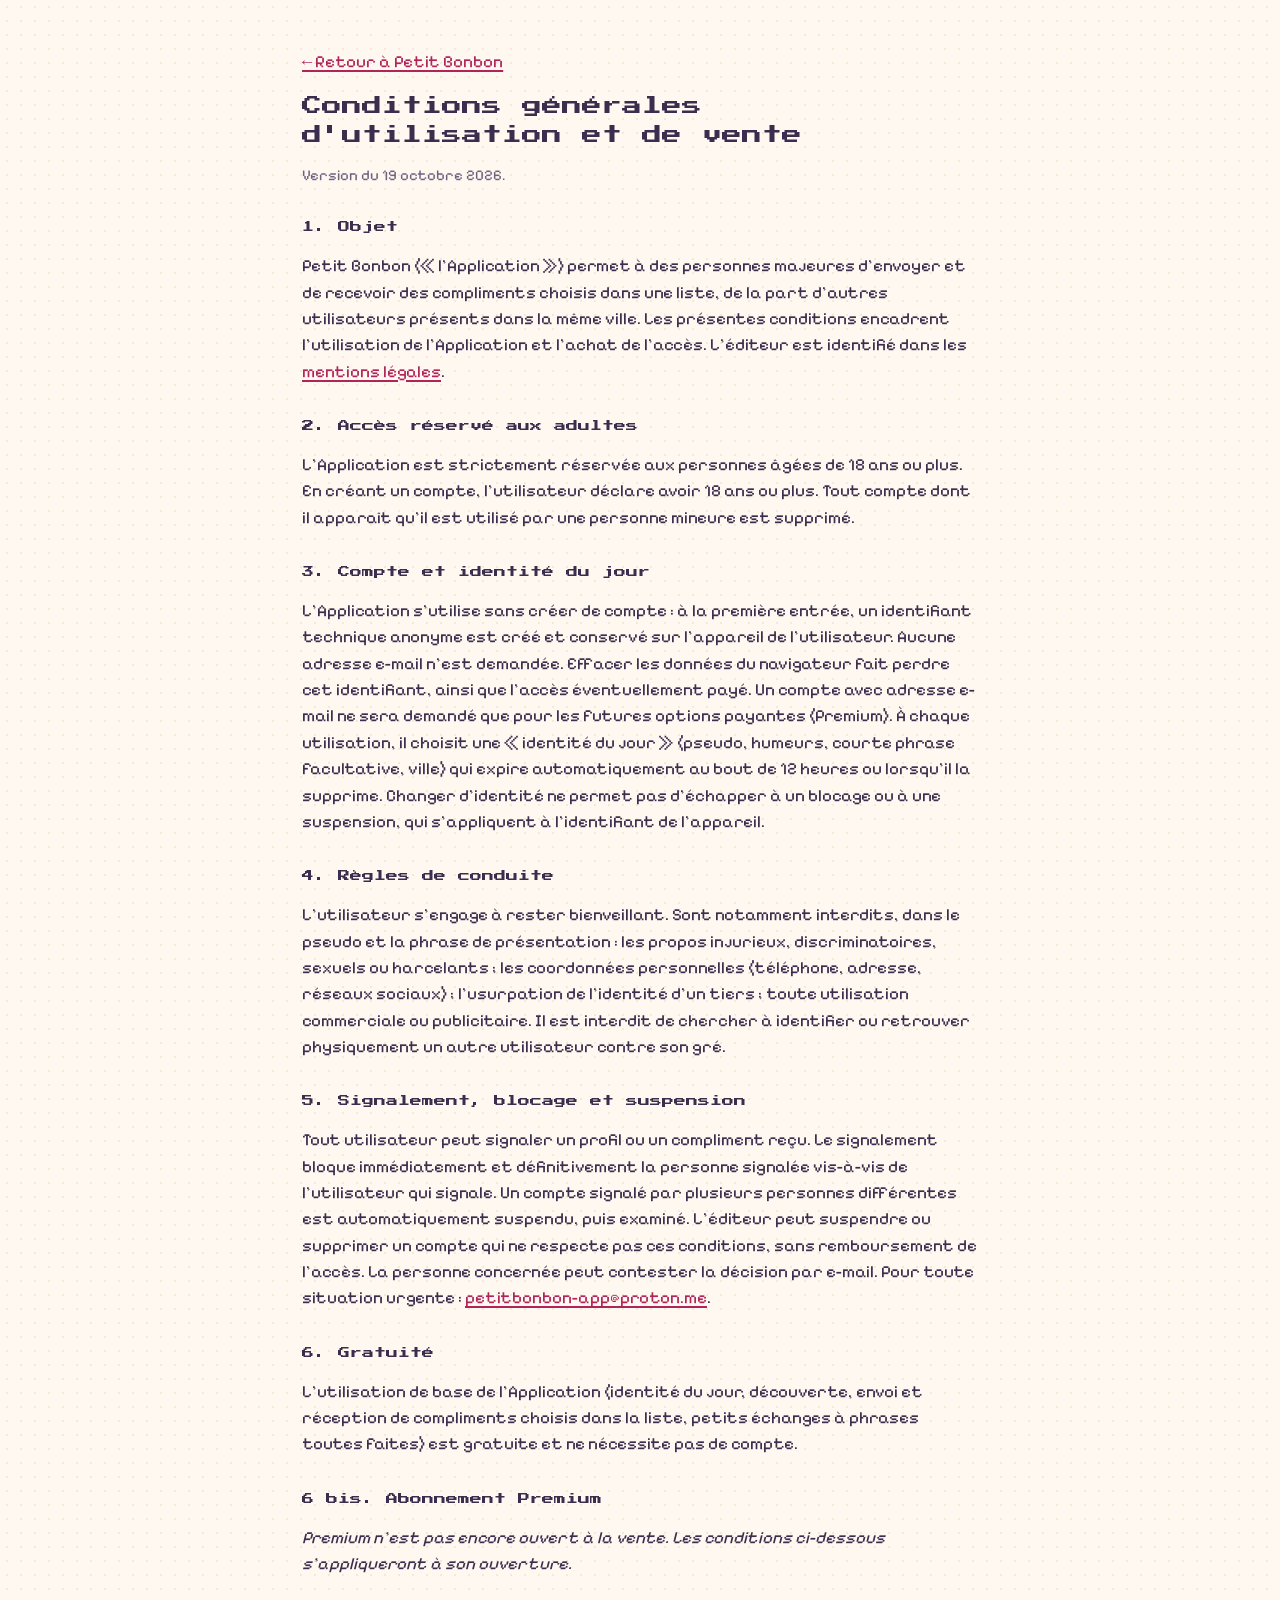
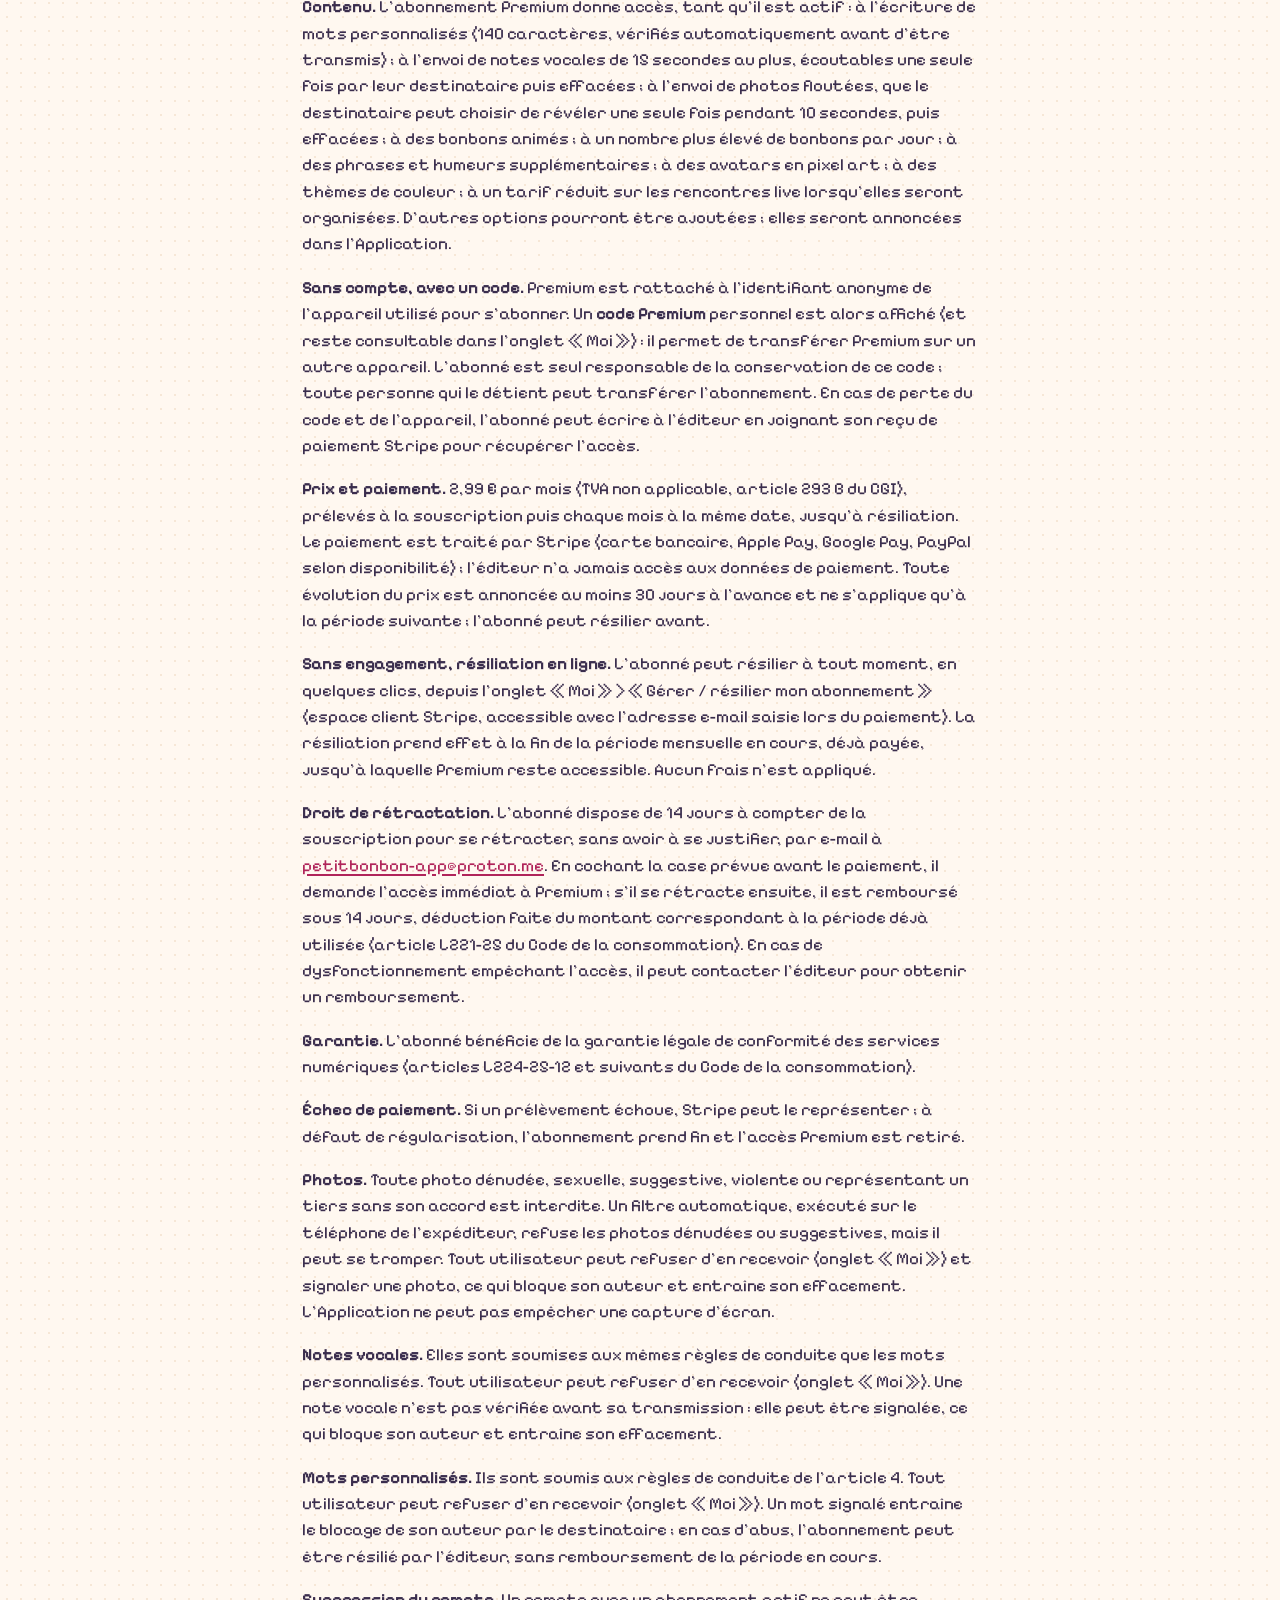
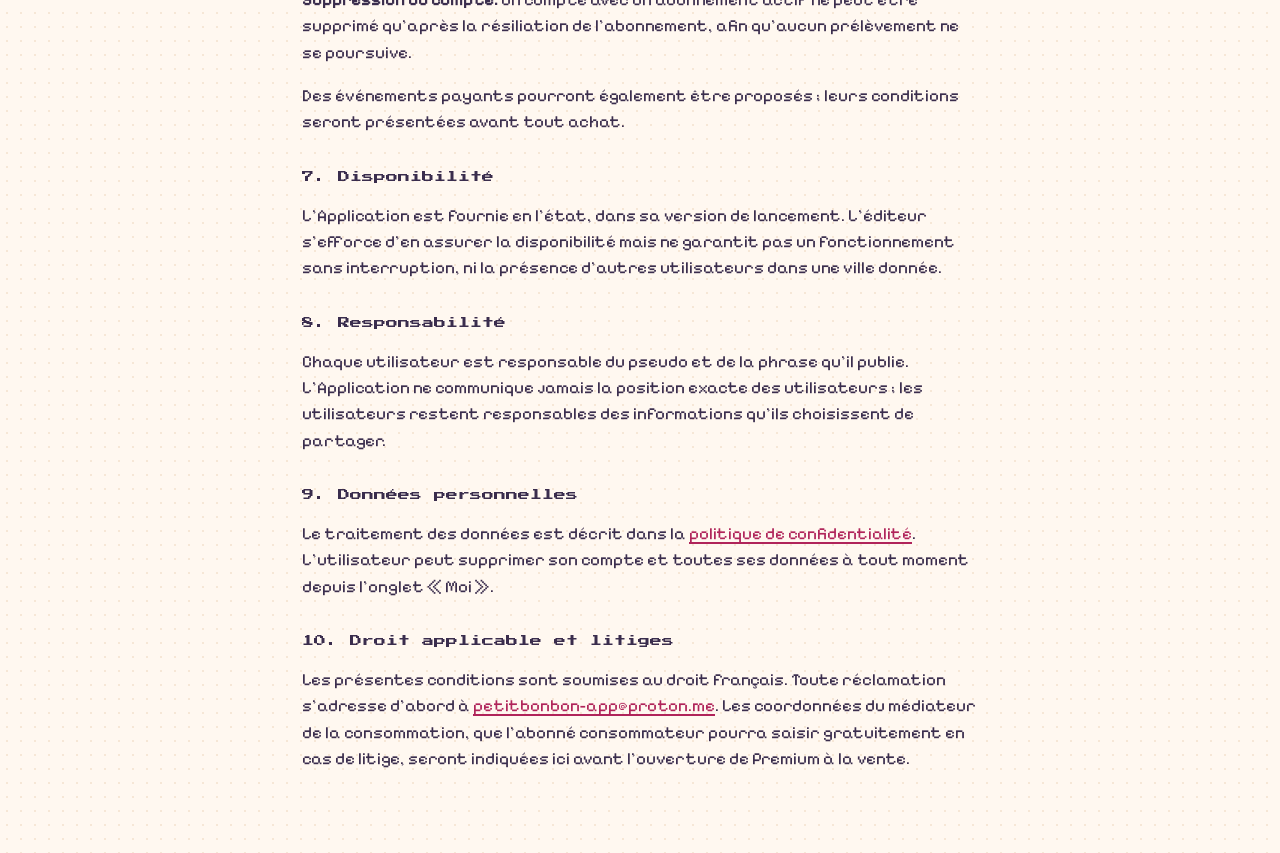
==== cgu.html @ 8b0bca7a "Pages légales complétées, Premium en « Bientôt » à 2,99 €/mois Co-Authored-By: Claude Opus 5.5 <nore" ====
<!doctype html>
<html lang="fr">
<head>
<meta charset="utf-8">
<meta name="viewport" content="width=device-width, initial-scale=1">
<title>Conditions d'utilisation · Petit Bonbon</title>
<link rel="icon" href="icon.svg" type="image/svg+xml">
<link href="https://fonts.googleapis.com/css2?family=Pixelify+Sans:wght@400;500;700&family=Press+Start+2P&display=swap" rel="stylesheet">
<link rel="stylesheet" href="style.css">
<script src="config.js"></script>
</head>
<body>
<article class="legal">
<p><a href="./">← Retour à Petit Bonbon</a></p>
<h1>Conditions générales d'utilisation et de vente</h1>
<p class="small">Version du 19 octobre 2026.</p>

<h2>1. Objet</h2>
<p>Petit Bonbon (« l'Application ») permet à des personnes majeures d'envoyer et de recevoir des compliments choisis dans une liste, de la part d'autres utilisateurs présents dans la même ville. Les présentes conditions encadrent l'utilisation de l'Application et l'achat de l'accès. L'éditeur est identifié dans les <a href="mentions-legales.html">mentions légales</a>.</p>

<h2>2. Accès réservé aux adultes</h2>
<p>L'Application est strictement réservée aux personnes âgées de 18 ans ou plus. En créant un compte, l'utilisateur déclare avoir 18 ans ou plus. Tout compte dont il apparaît qu'il est utilisé par une personne mineure est supprimé.</p>

<h2>3. Compte et identité du jour</h2>
<p>L'Application s'utilise sans créer de compte : à la première entrée, un identifiant technique anonyme est créé et conservé sur l'appareil de l'utilisateur. Aucune adresse e-mail n'est demandée. Effacer les données du navigateur fait perdre cet identifiant, ainsi que l'accès éventuellement payé. Un compte avec adresse e-mail ne sera demandé que pour les futures options payantes (Premium). À chaque utilisation, il choisit une « identité du jour » (pseudo, humeurs, courte phrase facultative, ville) qui expire automatiquement au bout de 12 heures ou lorsqu'il la supprime. Changer d'identité ne permet pas d'échapper à un blocage ou à une suspension, qui s'appliquent à l'identifiant de l'appareil.</p>

<h2>4. Règles de conduite</h2>
<p>L'utilisateur s'engage à rester bienveillant. Sont notamment interdits, dans le pseudo et la phrase de présentation : les propos injurieux, discriminatoires, sexuels ou harcelants ; les coordonnées personnelles (téléphone, adresse, réseaux sociaux) ; l'usurpation de l'identité d'un tiers ; toute utilisation commerciale ou publicitaire. Il est interdit de chercher à identifier ou retrouver physiquement un autre utilisateur contre son gré.</p>

<h2>5. Signalement, blocage et suspension</h2>
<p>Tout utilisateur peut signaler un profil ou un compliment reçu. Le signalement bloque immédiatement et définitivement la personne signalée vis-à-vis de l'utilisateur qui signale. Un compte signalé par plusieurs personnes différentes est automatiquement suspendu, puis examiné. L'éditeur peut suspendre ou supprimer un compte qui ne respecte pas ces conditions, sans remboursement de l'accès. La personne concernée peut contester la décision par e-mail. Pour toute situation urgente : <a class="pb-contact" href="#"></a>.</p>

<h2>6. Gratuité</h2>
<p>L'utilisation de base de l'Application (identité du jour, découverte, envoi et réception de compliments choisis dans la liste, petits échanges à phrases toutes faites) est gratuite et ne nécessite pas de compte.</p>

<h2 id="premium">6 bis. Abonnement Premium</h2>
<p><em>Premium n'est pas encore ouvert à la vente. Les conditions ci-dessous s'appliqueront à son ouverture.</em></p>
<p><strong>Contenu.</strong> L'abonnement Premium donne accès, tant qu'il est actif : à l'écriture de mots personnalisés (140 caractères, vérifiés automatiquement avant d'être transmis) ; à l'envoi de notes vocales de 15 secondes au plus, écoutables une seule fois par leur destinataire puis effacées ; à l'envoi de photos floutées, que le destinataire peut choisir de révéler une seule fois pendant 10 secondes, puis effacées ; à des bonbons animés ; à un nombre plus élevé de bonbons par jour ; à des phrases et humeurs supplémentaires ; à des avatars en pixel art ; à des thèmes de couleur ; à un tarif réduit sur les rencontres live lorsqu'elles seront organisées. D'autres options pourront être ajoutées ; elles seront annoncées dans l'Application.</p>
<p><strong>Sans compte, avec un code.</strong> Premium est rattaché à l'identifiant anonyme de l'appareil utilisé pour s'abonner. Un <strong>code Premium</strong> personnel est alors affiché (et reste consultable dans l'onglet « Moi ») : il permet de transférer Premium sur un autre appareil. L'abonné est seul responsable de la conservation de ce code ; toute personne qui le détient peut transférer l'abonnement. En cas de perte du code et de l'appareil, l'abonné peut écrire à l'éditeur en joignant son reçu de paiement Stripe pour récupérer l'accès.</p>
<p><strong>Prix et paiement.</strong> 2,99 € par mois (TVA non applicable, article 293 B du CGI), prélevés à la souscription puis chaque mois à la même date, jusqu'à résiliation. Le paiement est traité par Stripe (carte bancaire, Apple Pay, Google Pay, PayPal selon disponibilité) ; l'éditeur n'a jamais accès aux données de paiement. Toute évolution du prix est annoncée au moins 30 jours à l'avance et ne s'applique qu'à la période suivante ; l'abonné peut résilier avant.</p>
<p><strong>Sans engagement, résiliation en ligne.</strong> L'abonné peut résilier à tout moment, en quelques clics, depuis l'onglet « Moi » › « Gérer / résilier mon abonnement » (espace client Stripe, accessible avec l'adresse e-mail saisie lors du paiement). La résiliation prend effet à la fin de la période mensuelle en cours, déjà payée, jusqu'à laquelle Premium reste accessible. Aucun frais n'est appliqué.</p>
<p><strong>Droit de rétractation.</strong> L'abonné dispose de 14 jours à compter de la souscription pour se rétracter, sans avoir à se justifier, par e-mail à <a class="pb-contact" href="#"></a>. En cochant la case prévue avant le paiement, il demande l'accès immédiat à Premium ; s'il se rétracte ensuite, il est remboursé sous 14 jours, déduction faite du montant correspondant à la période déjà utilisée (article L221-25 du Code de la consommation). En cas de dysfonctionnement empêchant l'accès, il peut contacter l'éditeur pour obtenir un remboursement.</p>
<p><strong>Garantie.</strong> L'abonné bénéficie de la garantie légale de conformité des services numériques (articles L224-25-12 et suivants du Code de la consommation).</p>
<p><strong>Échec de paiement.</strong> Si un prélèvement échoue, Stripe peut le représenter ; à défaut de régularisation, l'abonnement prend fin et l'accès Premium est retiré.</p>
<p><strong>Photos.</strong> Toute photo dénudée, sexuelle, suggestive, violente ou représentant un tiers sans son accord est interdite. Un filtre automatique, exécuté sur le téléphone de l'expéditeur, refuse les photos dénudées ou suggestives, mais il peut se tromper. Tout utilisateur peut refuser d'en recevoir (onglet « Moi ») et signaler une photo, ce qui bloque son auteur et entraîne son effacement. L'Application ne peut pas empêcher une capture d'écran.</p>
<p><strong>Notes vocales.</strong> Elles sont soumises aux mêmes règles de conduite que les mots personnalisés. Tout utilisateur peut refuser d'en recevoir (onglet « Moi »). Une note vocale n'est pas vérifiée avant sa transmission : elle peut être signalée, ce qui bloque son auteur et entraîne son effacement.</p>
<p><strong>Mots personnalisés.</strong> Ils sont soumis aux règles de conduite de l'article 4. Tout utilisateur peut refuser d'en recevoir (onglet « Moi »). Un mot signalé entraîne le blocage de son auteur par le destinataire ; en cas d'abus, l'abonnement peut être résilié par l'éditeur, sans remboursement de la période en cours.</p>
<p><strong>Suppression du compte.</strong> Un compte avec un abonnement actif ne peut être supprimé qu'après la résiliation de l'abonnement, afin qu'aucun prélèvement ne se poursuive.</p>
<p>Des événements payants pourront également être proposés ; leurs conditions seront présentées avant tout achat.</p>

<h2>7. Disponibilité</h2>
<p>L'Application est fournie en l'état, dans sa version de lancement. L'éditeur s'efforce d'en assurer la disponibilité mais ne garantit pas un fonctionnement sans interruption, ni la présence d'autres utilisateurs dans une ville donnée.</p>

<h2>8. Responsabilité</h2>
<p>Chaque utilisateur est responsable du pseudo et de la phrase qu'il publie. L'Application ne communique jamais la position exacte des utilisateurs ; les utilisateurs restent responsables des informations qu'ils choisissent de partager.</p>

<h2>9. Données personnelles</h2>
<p>Le traitement des données est décrit dans la <a href="confidentialite.html">politique de confidentialité</a>. L'utilisateur peut supprimer son compte et toutes ses données à tout moment depuis l'onglet « Moi ».</p>

<h2>10. Droit applicable et litiges</h2>
<p>Les présentes conditions sont soumises au droit français. Toute réclamation s'adresse d'abord à <a class="pb-contact" href="#"></a>. Les coordonnées du médiateur de la consommation, que l'abonné consommateur pourra saisir gratuitement en cas de litige, seront indiquées ici avant l'ouverture de Premium à la vente.</p>
</article>
<script>
document.querySelectorAll('.pb-contact').forEach(function (a) {
  var m = (window.PB_CONFIG || {}).CONTACT_EMAIL || '';
  a.textContent = m; a.href = 'mailto:' + m;
});
</script>
</body>
</html>
---- style.css ----
/* =====================================================================
   Petit Bonbon — pixel doux
   L'esprit jeu vidéo des années 90 (polices pixel, coins en escalier,
   ombres en aplat) avec des couleurs pastel et sans contours.
   Astuce « coins pixel » : chaque bloc projette 4 ombres de sa propre
   couleur (haut, bas, gauche, droite), ce qui dessine des coins crantés,
   puis une 5e ombre plus foncée en dessous, comme un relief de jeu.
   ===================================================================== */
:root {
  --bg: #FFF8F0;
  --bg-dot: #F6E7D6;
  --ink: #3A2D4D;
  --muted: #6E6280;
  --pink: #FF9EC4;
  --pink-shade: #F07DAA;
  --pink-soft: #FFE0EC;
  --pink-deep: #B0245A;
  --lemon: #FFF1A8;
  --lemon-shade: #F2DC77;
  --mint: #C6F1DF;
  --mint-shade: #9EDCC3;
  --mint-deep: #237A65;
  --lilac: #ECE4FF;
  --lilac-shade: #D6C9F5;
  --peach: #FFE3CC;
  --peach-ink: #8A4B12;
  --white-shade: #EFE3EE;
  --px: 4px;
  --display: 'Press Start 2P', ui-monospace, monospace;
  --body: 'Pixelify Sans', ui-monospace, monospace;
}

/* ---------- Le « bloc pixel » réutilisable ---------- */
.card, .btn, .chip, .field input, .field textarea, .compliment, .avatar, .badge,
.events, .premium, .note, .pill, .reason, .check input, .track, .banner, #toast, .error, .nav button[aria-current="page"] {
  --fill: #fff;
  --shade: var(--white-shade);
  background: var(--fill);
  border: 0;
  border-radius: 0;
  box-shadow:
    0 calc(-1 * var(--px)) 0 0 var(--fill),
    0 var(--px) 0 0 var(--fill),
    calc(-1 * var(--px)) 0 0 0 var(--fill),
    var(--px) 0 0 0 var(--fill),
    0 calc(2 * var(--px)) 0 0 var(--shade);
}

* { box-sizing: border-box; }
html, body { margin: 0; color: var(--ink); font-family: var(--body); font-size: 17px; }
html { background: var(--bg); }
body {
  min-height: 100dvh;
  background-color: var(--bg);
  background-image: radial-gradient(var(--bg-dot) 1.2px, transparent 1.2px);
  background-size: 14px 14px;
}
button, input, textarea, select { font: inherit; color: inherit; }
a { color: var(--pink-deep); text-decoration-thickness: 2px; text-underline-offset: 3px; }
a:hover { color: var(--ink); }
:focus-visible { outline: 3px dashed var(--pink-deep); outline-offset: 6px; }
svg.pixel { image-rendering: pixelated; display: block; }
code { font-family: var(--display); font-size: 11px; }

#app { max-width: 480px; margin: 0 auto; min-height: 100dvh; display: flex; flex-direction: column; }
.loading { margin: auto; font-family: var(--display); font-size: 12px; color: var(--muted); }

.screen { flex: 1; display: flex; flex-direction: column; gap: 24px; padding: 30px 22px 34px; }
.screen.center { justify-content: center; text-align: center; align-items: center; }
.screen.welcome { justify-content: space-between; padding-top: 56px; }
.scroll { flex: 1; display: flex; flex-direction: column; gap: 22px; padding: 10px 22px 30px; }

/* ---------- Typographie ---------- */
h1, h2, h3 { font-family: var(--display); margin: 0; font-weight: 400; letter-spacing: 0; color: var(--ink); }
h1 { font-size: 32px; line-height: 1.3; text-shadow: 4px 4px 0 var(--pink-soft); }
h2 { font-size: 17px; line-height: 1.5; }
h3 { font-size: 13px; line-height: 1.6; }
.cursor { color: var(--pink); animation: blink 1s steps(1) infinite; margin-left: 4px; }
@keyframes blink { 50% { opacity: 0; } }
.lead { margin: 0; font-size: 21px; line-height: 1.35; max-width: 320px; }
.sub { margin: 0; font-size: 17px; line-height: 1.45; color: var(--muted); }
.small { font-size: 15px; color: var(--muted); line-height: 1.4; }
.label, .field label { font-family: var(--display); font-size: 9px; line-height: 1.8; color: var(--muted); }

/* ---------- Boutons ---------- */
.btn {
  --fill: var(--pink); --shade: var(--pink-shade);
  display: inline-flex; align-items: center; justify-content: center; gap: 10px;
  min-height: 52px; padding: 0 22px; margin: var(--px);
  color: var(--ink); font-family: var(--display); font-size: 11px; line-height: 1.5;
  cursor: pointer; text-decoration: none;
  transition: transform .06s steps(1);
}
.btn:hover { --fill: #FFB3D2; color: var(--ink); }
.btn:active { transform: translateY(var(--px)); --shade: transparent; }
.btn.dark { --fill: var(--lilac); --shade: var(--lilac-shade); }
.btn.dark:hover { --fill: #F3EEFF; }
.btn.ghost { --fill: #fff; --shade: var(--white-shade); }
.btn.ghost:hover { --fill: var(--lemon); --shade: var(--lemon-shade); }
.btn.soft { --fill: var(--lemon); --shade: var(--lemon-shade); }
.btn.soft:hover { --fill: #FFF6C7; }
.btn.small { min-height: 42px; font-size: 9px; padding: 0 14px; }
.btn[disabled] { opacity: .55; cursor: default; }
.link { background: none; border: 0; padding: 0; min-height: 44px; color: var(--pink-deep); font-weight: 700; cursor: pointer; text-align: left; text-decoration: underline; text-decoration-thickness: 2px; text-underline-offset: 4px; }
.link.muted { color: var(--muted); font-weight: 500; }
.stack { display: flex; flex-direction: column; gap: 14px; }
.row { display: flex; gap: 12px; align-items: center; flex-wrap: wrap; }
.spacer { margin-top: auto; }

.bullets { display: flex; flex-direction: column; gap: 10px; font-size: 17px; }
.bullets div { display: flex; gap: 12px; align-items: center; }
.bullets div::before { content: ''; width: 8px; height: 8px; background: var(--pink); flex-shrink: 0; box-shadow: 0 4px 0 var(--pink-shade); }

/* ---------- Formulaires ---------- */
.field { display: flex; flex-direction: column; gap: 10px; }
.field input, .field textarea { min-height: 50px; padding: 12px 14px; font-size: 18px; margin: 0 var(--px) var(--px); width: calc(100% - 2 * var(--px)); }
.field input:focus, .field textarea:focus { outline: none; --fill: var(--lemon); --shade: var(--lemon-shade); }
.field textarea { resize: none; }
.field input::placeholder, .field textarea::placeholder { color: #9A8FAA; }
.check { display: flex; gap: 14px; align-items: flex-start; font-size: 17px; line-height: 1.35; cursor: pointer; }
.check input { appearance: none; -webkit-appearance: none; width: 20px; height: 20px; margin: 4px; flex-shrink: 0; cursor: pointer; display: grid; place-content: center; --fill: var(--lilac); --shade: var(--lilac-shade); }
.check input:checked { --fill: var(--lemon); --shade: var(--lemon-shade); }
.check input:checked::after { content: ''; width: 10px; height: 10px; background: var(--ink); }
.error { --fill: var(--pink-soft); --shade: transparent; margin: var(--px); padding: 10px 12px; color: var(--pink-deep); font-size: 16px; }

.chips { display: flex; flex-wrap: wrap; gap: 14px; padding: var(--px); }
.chip { min-height: 40px; padding: 0 12px; font-size: 16px; cursor: pointer; }
.chip:active { transform: translateY(var(--px)); --shade: transparent; }
.chip[aria-pressed="true"] { --fill: var(--lemon); --shade: var(--lemon-shade); font-weight: 700; }
.chip.locked { display: inline-flex; align-items: center; gap: 6px; --fill: transparent; --shade: transparent; color: var(--muted); outline: 2px dashed #D9CDE6; outline-offset: 0; }

.note { --fill: var(--lilac); --shade: transparent; display: flex; gap: 12px; align-items: center; padding: 10px 12px; margin: var(--px); font-size: 16px; line-height: 1.35; }

/* ---------- Barre du haut ---------- */
.topbar { display: flex; justify-content: space-between; align-items: center; gap: 12px; padding: 16px 22px 14px; background: var(--lilac); box-shadow: 0 var(--px) 0 var(--lilac-shade); }
.topbar .who { display: flex; flex-direction: column; gap: 6px; min-width: 0; }
.topbar .who span:first-child { font-family: var(--display); font-size: 8px; line-height: 1.5; color: var(--muted); }
.topbar .who strong { font-size: 21px; font-weight: 700; white-space: nowrap; overflow: hidden; text-overflow: ellipsis; }
.pill { --fill: #fff; --shade: var(--lilac-shade); display: inline-flex; align-items: center; gap: 6px; min-height: 30px; padding: 0 8px; margin: var(--px); font-size: 15px; font-weight: 700; white-space: nowrap; }

/* ---------- Cartes ---------- */
.card { padding: 16px; margin: var(--px); display: flex; flex-direction: column; gap: 12px; }
.person { display: flex; gap: 16px; align-items: center; }
.avatar { width: 48px; height: 48px; margin: var(--px); flex-shrink: 0; display: flex; align-items: center; justify-content: center; font-family: var(--display); font-size: 16px; --shade: transparent; }
.person .name { font-weight: 700; font-size: 20px; }
.person .moods { font-size: 15px; color: var(--muted); }
.bio { margin: 0; font-size: 17px; line-height: 1.4; overflow-wrap: anywhere; }
.badge { display: inline-flex; align-items: center; min-height: 26px; padding: 2px 8px; margin: var(--px); font-size: 14px; font-weight: 700; --shade: transparent; }
.badge.local { --fill: var(--mint); color: var(--mint-deep); }
.badge.away { --fill: var(--peach); color: var(--peach-ink); }
/* Notes vocales */
.voice-row { display: flex; align-items: center; gap: 10px; font-size: 17px; }
.rec-dot { width: 12px; height: 12px; background: var(--pink-deep); animation: rec-blink 1s steps(2) infinite; }
@keyframes rec-blink { 50% { opacity: .2; } }
.voice-preview { width: 100%; max-width: 360px; height: 40px; }

/* Photos floues */
.photo-preview img { display: block; max-width: 100%; max-height: 220px; -webkit-user-select: none; user-select: none; -webkit-touch-callout: none; }
.photo-blur { position: relative; display: block; width: 100%; max-width: 360px; aspect-ratio: 4 / 3; padding: 0; border: 0; overflow: hidden; cursor: pointer; background: var(--lilac); margin: var(--px); }
.photo-blur img { position: absolute; inset: -20px; width: calc(100% + 40px); height: calc(100% + 40px); object-fit: cover; filter: blur(18px) saturate(1.2); transform: scale(1.1); }
.photo-blur span { position: absolute; left: 50%; top: 50%; transform: translate(-50%, -50%); background: rgba(255,255,255,.88); color: var(--ink); padding: 10px 14px; font: inherit; font-size: 16px; font-weight: 700; white-space: nowrap; }
.photo-blur[disabled] { cursor: default; opacity: .8; }
.photo-view { position: fixed; inset: 0; z-index: 50; background: #140E1C; display: flex; align-items: center; justify-content: center; -webkit-user-select: none; user-select: none; -webkit-touch-callout: none; }
.photo-view img { max-width: 100%; max-height: 100%; object-fit: contain; pointer-events: none; }
.photo-count { position: absolute; top: calc(16px + env(safe-area-inset-top)); left: 50%; transform: translateX(-50%); display: flex; flex-direction: column; align-items: center; gap: 4px; color: #fff; }
.photo-count span { font-family: var(--display); font-size: 22px; }
.photo-count small { font-size: 13px; opacity: .8; }

/* Bonbons animés */
.fx-layer { position: fixed; inset: 0; pointer-events: none; z-index: 45; overflow: hidden; }
.fx-bit { position: absolute; will-change: transform, opacity; }
.fx-bit svg { display: block; image-rendering: pixelated; }

/* Petit signe ⚠ en haut à droite : ouvre « Bloquer / Signaler » */
.card.has-menu { position: relative; }
.card.has-menu .person, .card.has-menu > .context { padding-right: 36px; }
.warn-wrap { position: relative; width: 40px; height: 40px; }
.warn-wrap .card-warn { top: 0; right: 0; }
.warn-wrap .card-menu { top: 44px; right: 0; }
.card-warn { position: absolute; top: 8px; right: 8px; width: 40px; height: 40px; display: flex; align-items: center; justify-content: center; border: 0; background: transparent; color: var(--muted); cursor: pointer; opacity: .75; }
.card-warn:hover, .card-warn[aria-expanded="true"] { opacity: 1; }
.card-warn:focus-visible { outline: 2px solid var(--muted); outline-offset: -2px; }
.card-menu { position: absolute; top: 48px; right: 10px; z-index: 5; display: flex; flex-direction: column; min-width: 150px; padding: 4px; background: #fff; box-shadow: 0 0 0 2px var(--lilac-shade), 4px 4px 0 var(--lilac-shade); }
.card-menu button { min-height: 44px; padding: 0 14px; border: 0; background: transparent; text-align: left; font: inherit; font-size: 16px; color: var(--ink); cursor: pointer; }
.card-menu button:hover, .card-menu button:focus-visible { background: var(--lemon); outline: none; }
.card-foot { display: flex; justify-content: space-between; align-items: center; gap: 10px; flex-wrap: wrap; }

.compliment { display: flex; gap: 14px; align-items: center; min-height: 52px; padding: 10px 12px; margin: 0 var(--px) var(--px); text-align: left; font-size: 17px; line-height: 1.3; cursor: pointer; }
.compliment .dot { width: 14px; height: 14px; flex-shrink: 0; background: var(--lilac-shade); box-shadow: 0 0 0 3px #fff, 0 0 0 5px var(--lilac-shade); margin: 0 4px; }
.compliment[aria-checked="true"] { --fill: var(--lemon); --shade: var(--lemon-shade); font-weight: 700; }
.compliment[aria-checked="true"] .dot { background: var(--pink); box-shadow: 0 0 0 3px var(--lemon), 0 0 0 5px var(--pink); }
.compliment[aria-checked="true"]::after { content: '◀'; margin-left: auto; color: var(--pink-deep); font-size: 13px; }

.quote { margin: 0; font-size: 22px; font-weight: 700; line-height: 1.25; }
.context { font-size: 15px; font-weight: 700; line-height: 1.35; color: var(--mint-deep); }

.empty { text-align: center; padding: 36px 12px; color: var(--muted); display: flex; flex-direction: column; gap: 16px; align-items: center; font-size: 17px; }

/* ---------- Premium ---------- */
.avatar svg { display: block; }
.avatar-chip { padding: 0 10px; display: inline-flex; align-items: center; }
.swatch { display: inline-block; width: 14px; height: 14px; margin-right: 8px; vertical-align: -2px; box-shadow: 0 0 0 2px #fff, 0 0 0 3px var(--lilac-shade); }
html[data-theme="menthe"] { --bg: #F1FBF6; --bg-dot: #D3EFE2; --lilac: #C6F1DF; --lilac-shade: #9EDCC3; }
html[data-theme="peche"]  { --bg: #FFF6EE; --bg-dot: #F7DFCB; --lilac: #FFE3CC; --lilac-shade: #F5C9A5; }
html[data-theme="citron"] { --bg: #FFFCEB; --bg-dot: #F3EAB8; --lilac: #FFF1A8; --lilac-shade: #F2DC77; }

.code-box { display: flex; align-items: center; justify-content: space-between; gap: 10px; flex-wrap: wrap; padding: 10px 12px; margin: var(--px); background: #fff; box-shadow: 0 -4px 0 #fff, 0 4px 0 #fff, -4px 0 0 #fff, 4px 0 0 #fff, 0 8px 0 var(--lemon-shade); }
.code-box strong { font-family: var(--display); font-size: 11px; line-height: 1.6; letter-spacing: 1px; user-select: all; -webkit-user-select: all; word-break: break-all; }

/* ---------- Mini-conversation ---------- */
.card.conv { width: auto; text-align: left; cursor: pointer; gap: 6px; font: inherit; color: inherit; }
.dot-new { width: 12px; height: 12px; background: var(--pink); box-shadow: 0 3px 0 var(--pink-shade); }
.bubbles { display: flex; flex-direction: column; gap: 12px; padding: 6px 4px; min-height: 120px; }
.bubble { align-self: flex-start; max-width: 80%; padding: 10px 12px; margin: var(--px); font-size: 17px; line-height: 1.3;
  background: #fff; box-shadow: 0 calc(-1 * var(--px)) 0 0 #fff, 0 var(--px) 0 0 #fff, calc(-1 * var(--px)) 0 0 0 #fff, var(--px) 0 0 0 #fff, 0 calc(2 * var(--px)) 0 0 var(--white-shade); }
.bubble.mine { align-self: flex-end; background: var(--pink-soft);
  box-shadow: 0 calc(-1 * var(--px)) 0 0 var(--pink-soft), 0 var(--px) 0 0 var(--pink-soft), calc(-1 * var(--px)) 0 0 0 var(--pink-soft), var(--px) 0 0 0 var(--pink-soft), 0 calc(2 * var(--px)) 0 0 #F7B9D1; }
.phrases { position: sticky; bottom: 0; display: flex; flex-wrap: wrap; gap: 12px; padding: 14px 4px calc(10px + env(safe-area-inset-bottom)); background: var(--bg); box-shadow: 0 -4px 0 var(--lilac); }
.phrases .chip { font-size: 15px; min-height: 40px; }

/* ---------- Interrupteurs ---------- */
.toggle { display: flex; gap: 14px; align-items: center; width: 100%; min-height: 64px; padding: 10px 0; border: 0; border-bottom: 2px dotted #E4DAEE; background: transparent; text-align: left; cursor: pointer; }
.toggle:last-child { border-bottom: 0; }
.toggle[disabled] { opacity: .45; cursor: default; }
.toggle .txt { flex: 1; display: flex; flex-direction: column; gap: 3px; }
.toggle .txt strong { font-size: 17px; }
.toggle .txt span { font-size: 15px; color: var(--muted); }
.track { --fill: var(--lilac); --shade: transparent; width: 44px; height: 22px; margin: var(--px); flex-shrink: 0; position: relative; }
.track::after { content: ''; position: absolute; top: 3px; left: 3px; width: 16px; height: 16px; background: #B9ACCF; }
.toggle[aria-checked="true"] .track { --fill: var(--mint-shade); }
.toggle[aria-checked="true"] .track::after { left: 25px; background: #fff; }

/* ---------- Encarts ---------- */
.premium { --fill: var(--lilac); --shade: var(--lilac-shade); padding: 18px; margin: var(--px); display: flex; flex-direction: column; gap: 12px; }
.premium .kicker { font-family: var(--display); font-size: 8px; line-height: 1.7; color: var(--pink-deep); }
.premium h3 { color: var(--ink) !important; }
.premium p { margin: 0; color: var(--muted); font-size: 16px; line-height: 1.4; }
.premium .btn { --fill: #fff !important; --shade: var(--lilac-shade); background: var(--fill) !important; }
.premium.soon { filter: grayscale(1); opacity: .65; }

.events { --fill: var(--mint); --shade: var(--mint-shade); display: flex; gap: 8px; align-items: flex-start; padding: 14px 6px 14px 14px; margin: var(--px); color: var(--mint-deep); }
.events-txt { flex: 1; display: flex; flex-direction: column; gap: 6px; font-size: 16px; line-height: 1.35; }
.events-txt strong { font-family: var(--display); font-size: 9px; line-height: 1.7; font-weight: 400; }
.events-x { width: 44px; height: 44px; flex-shrink: 0; margin: -10px 0; border: 0; background: transparent; color: var(--mint-deep); font-family: var(--display); font-size: 13px; cursor: pointer; }

/* ---------- Navigation ---------- */
.nav { position: sticky; bottom: 0; display: flex; justify-content: space-around; padding: 10px 10px calc(12px + env(safe-area-inset-bottom)); background: #fff; box-shadow: 0 calc(-1 * var(--px)) 0 var(--white-shade); }
.nav button { display: flex; flex-direction: column; align-items: center; gap: 6px; min-width: 84px; min-height: 54px; justify-content: center; border: 0; background: transparent; font-size: 14px; font-weight: 700; color: var(--muted); cursor: pointer; position: relative; }
.nav button[aria-current="page"] { --fill: var(--lemon); --shade: var(--lemon-shade); color: var(--ink); }
.nav svg { stroke-linecap: square; stroke-linejoin: miter; }
.nav .count { position: absolute; top: -4px; right: 10px; min-width: 18px; height: 18px; padding: 0 4px; background: var(--pink); color: var(--ink); font-size: 11px; font-weight: 700; display: flex; align-items: center; justify-content: center; box-shadow: 0 3px 0 var(--pink-shade); }

/* ---------- Notification (boîte de dialogue de jeu) ---------- */
.banner { --fill: var(--ink); --shade: var(--pink); position: fixed; top: 14px; left: 50%; transform: translateX(-50%); width: calc(100% - 32px); max-width: 448px; display: flex; gap: 12px; align-items: center; padding: 12px; color: #fff; text-align: left; cursor: pointer; z-index: 10; animation: pop .25s steps(3); }
.banner strong { display: block; font-family: var(--display); font-size: 9px; line-height: 1.7; color: var(--lemon); font-weight: 400; }
.banner span { font-size: 16px; color: #fff; }
@keyframes pop { from { transform: translate(-50%, -20px); opacity: 0; } to { transform: translate(-50%, 0); opacity: 1; } }

.sheet-back { position: fixed; inset: 0; background: rgba(58, 45, 77, .35); display: flex; flex-direction: column; justify-content: flex-end; z-index: 20; }
.sheet { width: 100%; max-width: 480px; margin: 0 auto; background: #fff; box-shadow: 0 -4px 0 #fff, 0 -8px 0 var(--lilac-shade); padding: 26px 22px calc(26px + env(safe-area-inset-bottom)); display: flex; flex-direction: column; gap: 14px; }
.reason { --fill: var(--bg); --shade: transparent; min-height: 50px; padding: 0 12px; margin: 0 var(--px); text-align: left; font-size: 17px; cursor: pointer; }
.reason:hover { --fill: var(--lemon); }
.reason:hover::before { content: '▶ '; color: var(--pink-deep); }

#toast { --fill: var(--mint-deep); --shade: var(--mint-shade); position: fixed; left: 50%; transform: translateX(-50%); bottom: calc(104px + env(safe-area-inset-bottom)); width: calc(100% - 48px); max-width: 432px; padding: 12px 14px; color: #fff; font-size: 16px; line-height: 1.35; z-index: 30; }

/* ---------- Pages légales ---------- */
.legal { max-width: 720px; margin: 0 auto; padding: 32px 22px 64px; line-height: 1.55; font-size: 17px; }
.legal h1 { font-size: 20px; line-height: 1.45; margin-bottom: 12px; text-shadow: none; }
.legal h2 { font-size: 12px; margin-top: 32px; }

/* ---------- Discrétion ---------- */
.card, .quote, .bio, .banner { -webkit-user-select: none; user-select: none; -webkit-touch-callout: none; }
body.veiled #app, body.veiled .banner, body.veiled .sheet-back { filter: blur(18px); }

@media (prefers-reduced-motion: reduce) {
  .cursor, .banner { animation: none; }
}

/* Champs lisibles sur les feuilles blanches */
.sheet .field input, .sheet .field textarea { --fill: var(--bg); --shade: var(--lilac-shade); }
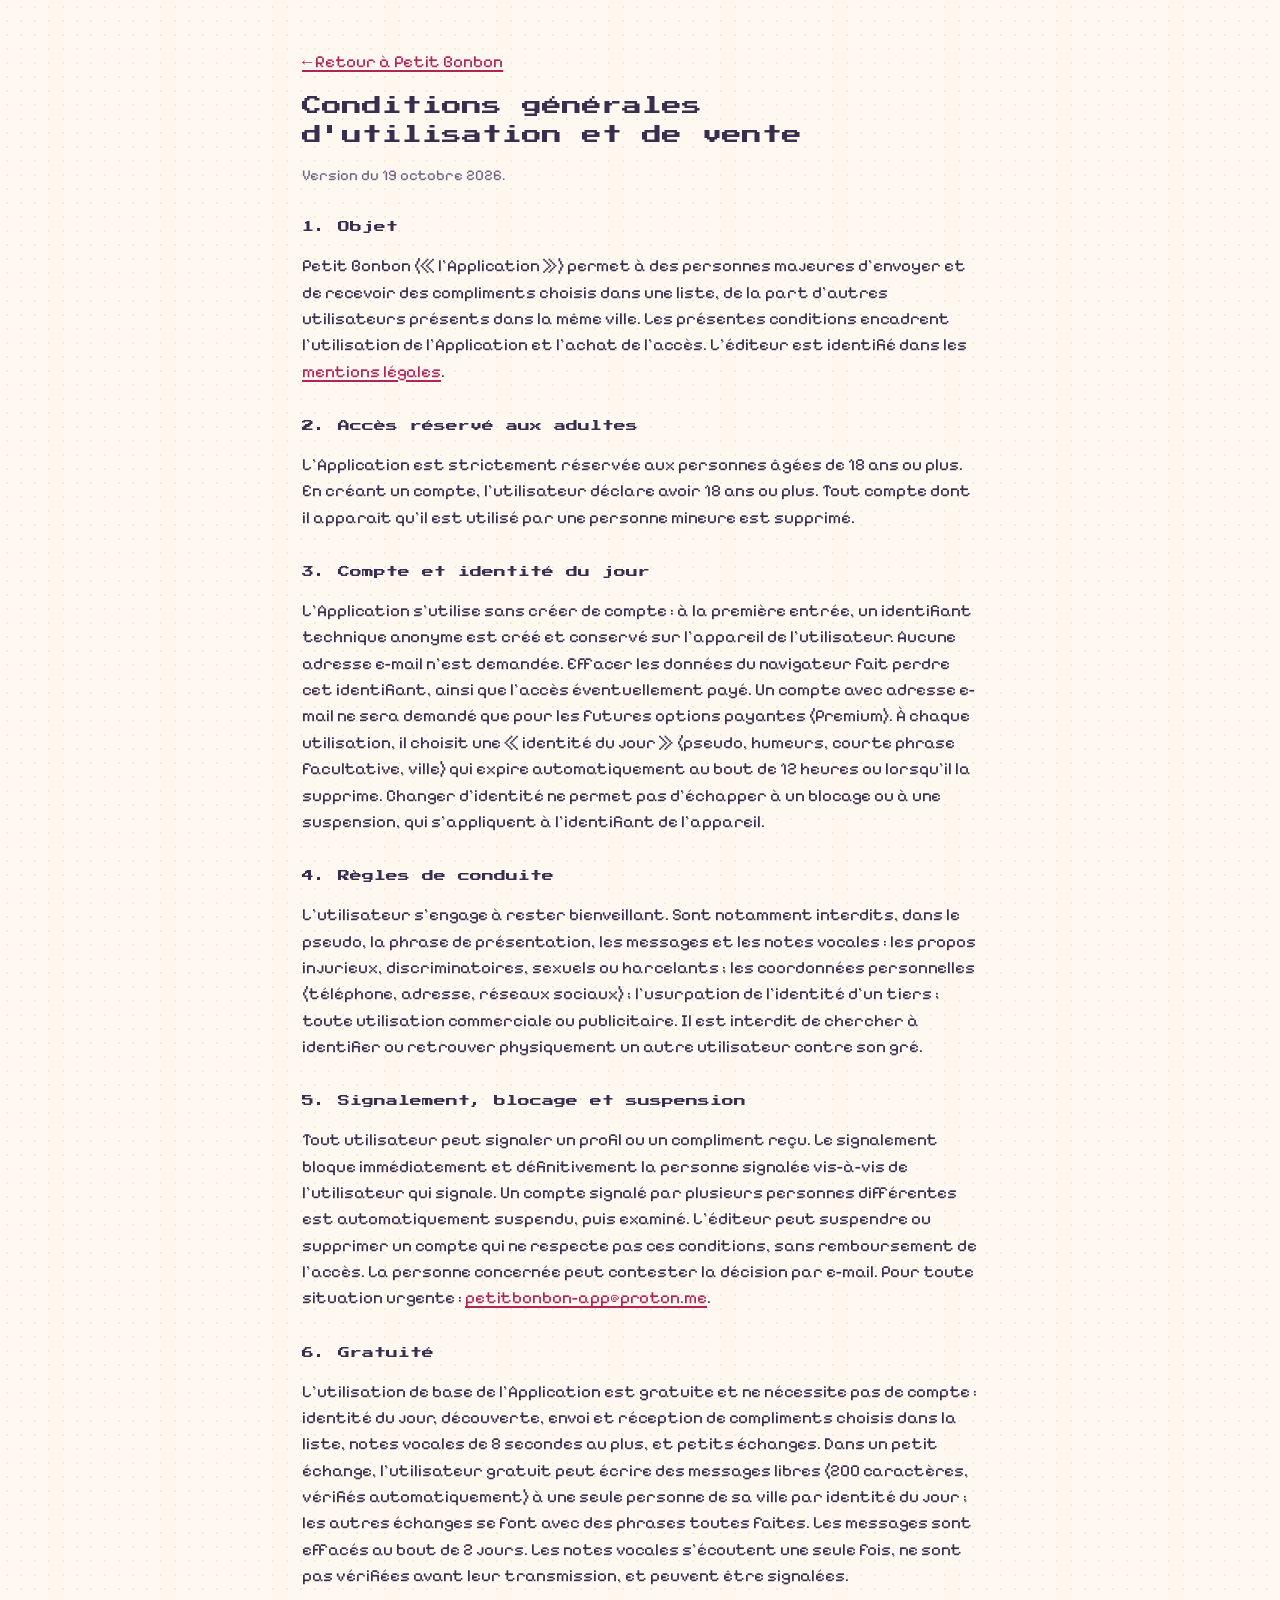
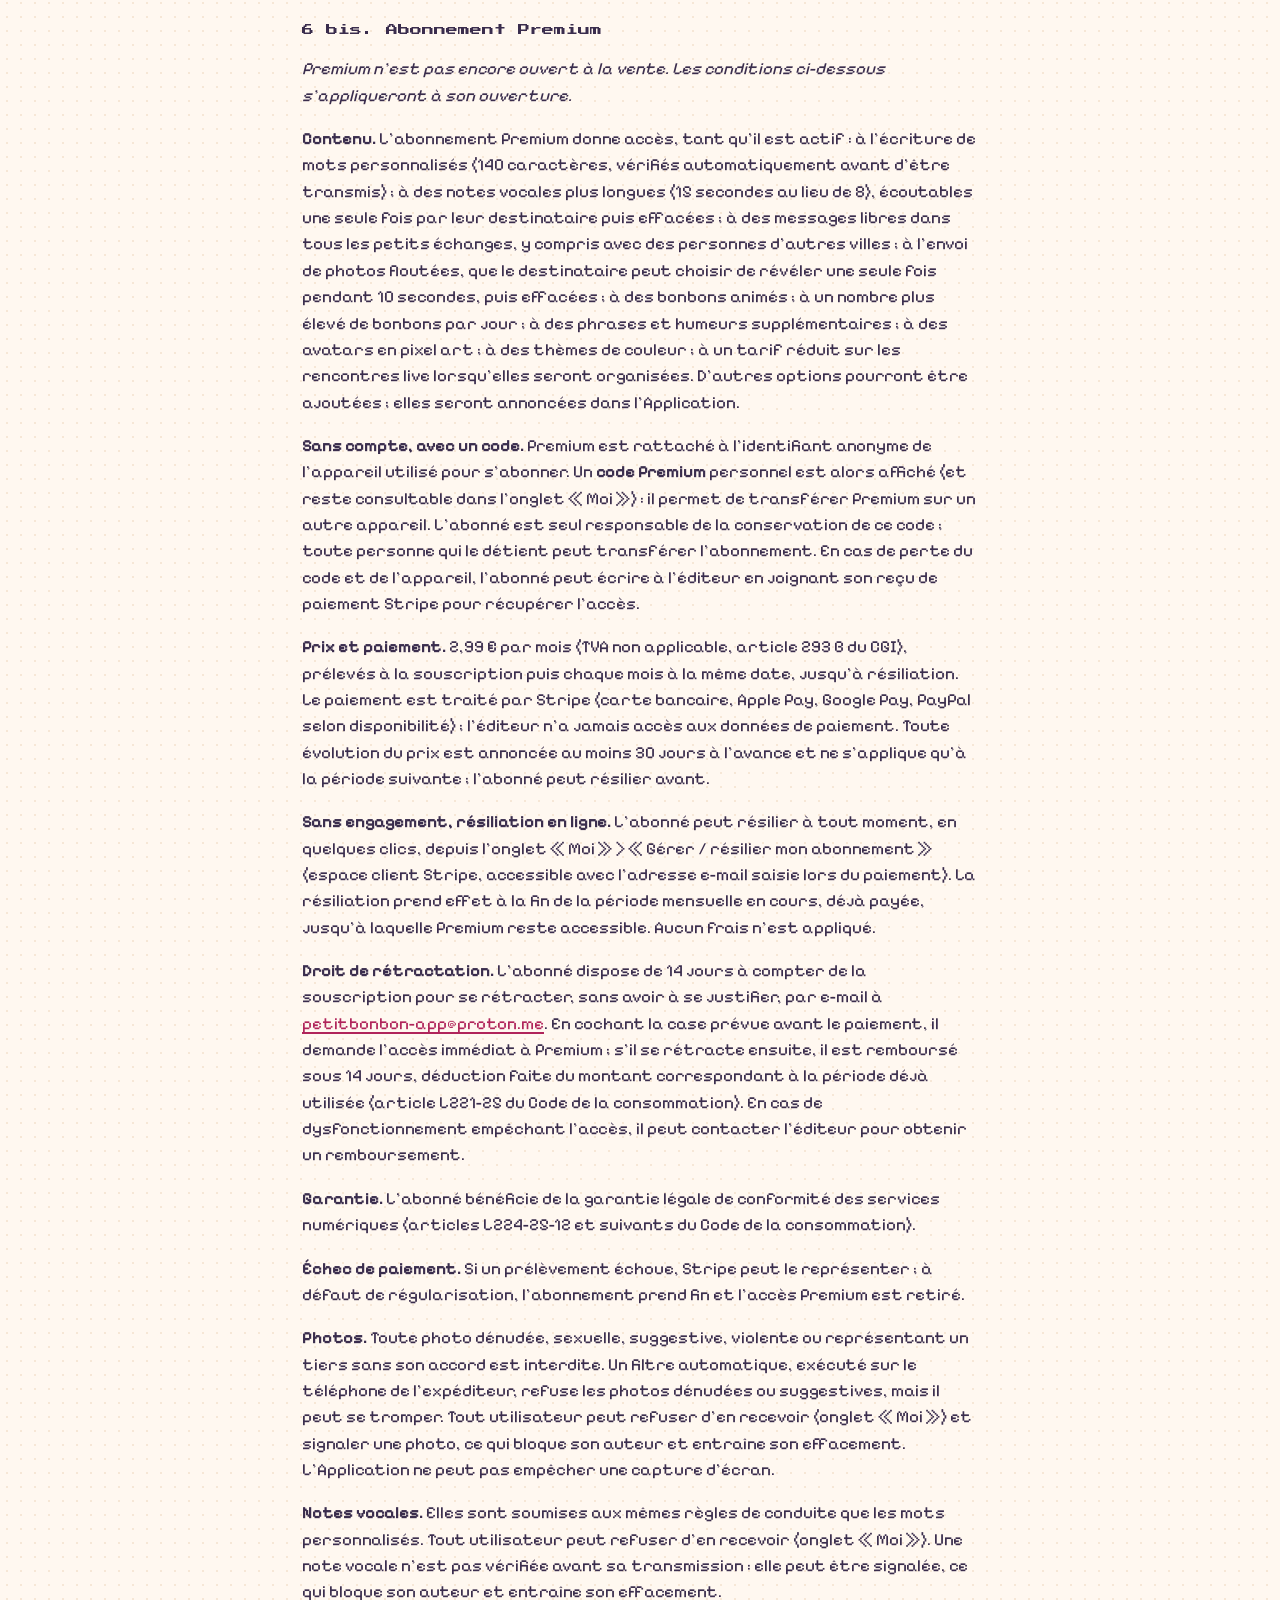
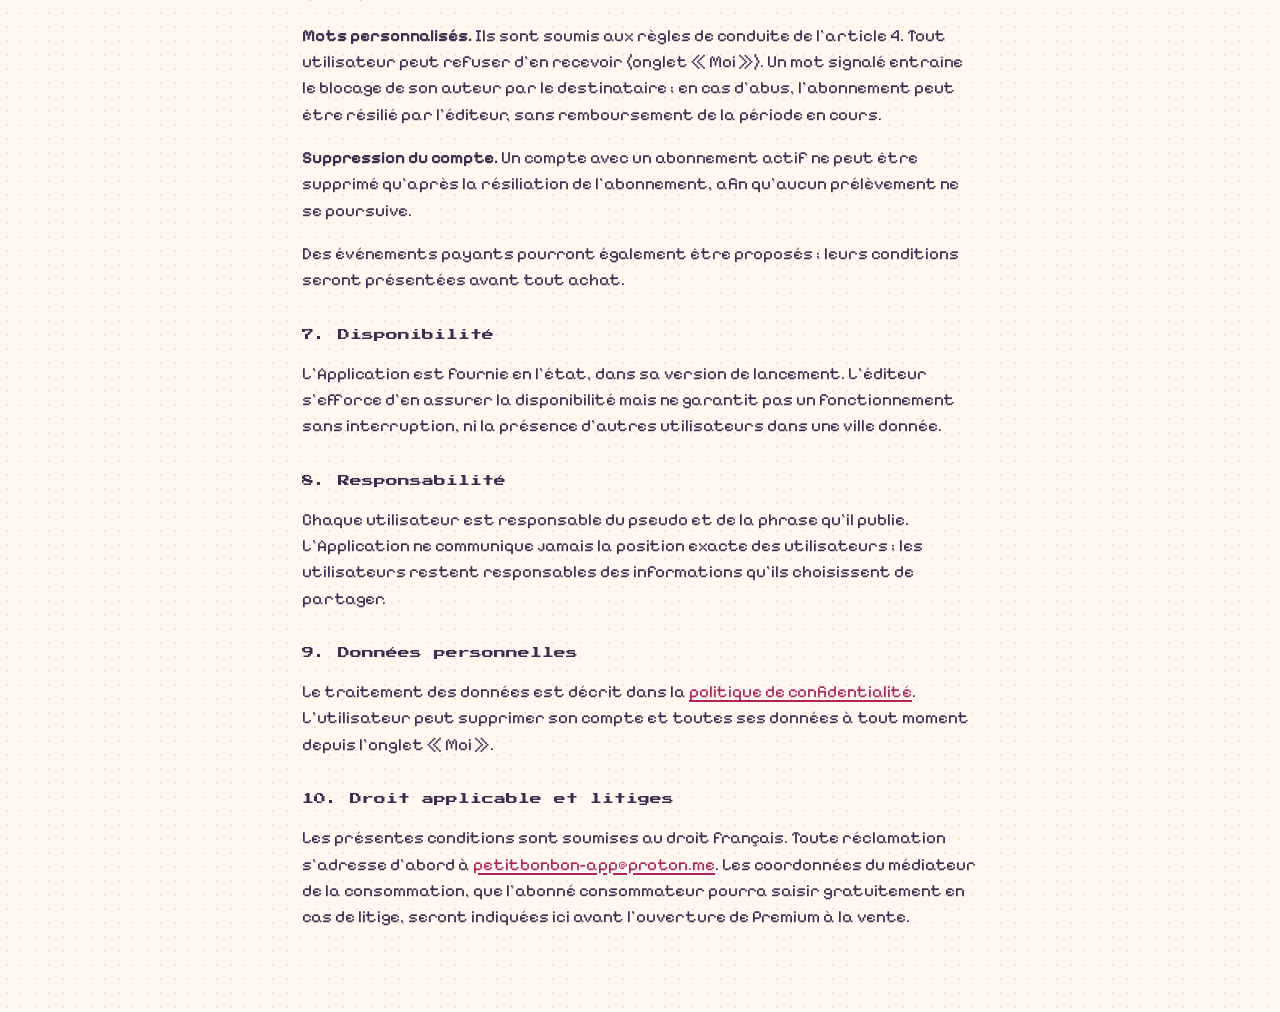
==== commit deefff8b: "Gratuit : notes vocales de 8 s et messages libres avec 1 personne de sa ville Co-Authored-By: Claude" ====
--- a/cgu.html
+++ b/cgu.html
@@ -25,17 +25,17 @@
 <p>L'Application s'utilise sans créer de compte : à la première entrée, un identifiant technique anonyme est créé et conservé sur l'appareil de l'utilisateur. Aucune adresse e-mail n'est demandée. Effacer les données du navigateur fait perdre cet identifiant, ainsi que l'accès éventuellement payé. Un compte avec adresse e-mail ne sera demandé que pour les futures options payantes (Premium). À chaque utilisation, il choisit une « identité du jour » (pseudo, humeurs, courte phrase facultative, ville) qui expire automatiquement au bout de 12 heures ou lorsqu'il la supprime. Changer d'identité ne permet pas d'échapper à un blocage ou à une suspension, qui s'appliquent à l'identifiant de l'appareil.</p>
 
 <h2>4. Règles de conduite</h2>
-<p>L'utilisateur s'engage à rester bienveillant. Sont notamment interdits, dans le pseudo et la phrase de présentation : les propos injurieux, discriminatoires, sexuels ou harcelants ; les coordonnées personnelles (téléphone, adresse, réseaux sociaux) ; l'usurpation de l'identité d'un tiers ; toute utilisation commerciale ou publicitaire. Il est interdit de chercher à identifier ou retrouver physiquement un autre utilisateur contre son gré.</p>
+<p>L'utilisateur s'engage à rester bienveillant. Sont notamment interdits, dans le pseudo, la phrase de présentation, les messages et les notes vocales : les propos injurieux, discriminatoires, sexuels ou harcelants ; les coordonnées personnelles (téléphone, adresse, réseaux sociaux) ; l'usurpation de l'identité d'un tiers ; toute utilisation commerciale ou publicitaire. Il est interdit de chercher à identifier ou retrouver physiquement un autre utilisateur contre son gré.</p>
 
 <h2>5. Signalement, blocage et suspension</h2>
 <p>Tout utilisateur peut signaler un profil ou un compliment reçu. Le signalement bloque immédiatement et définitivement la personne signalée vis-à-vis de l'utilisateur qui signale. Un compte signalé par plusieurs personnes différentes est automatiquement suspendu, puis examiné. L'éditeur peut suspendre ou supprimer un compte qui ne respecte pas ces conditions, sans remboursement de l'accès. La personne concernée peut contester la décision par e-mail. Pour toute situation urgente : <a class="pb-contact" href="#"></a>.</p>
 
 <h2>6. Gratuité</h2>
-<p>L'utilisation de base de l'Application (identité du jour, découverte, envoi et réception de compliments choisis dans la liste, petits échanges à phrases toutes faites) est gratuite et ne nécessite pas de compte.</p>
+<p>L'utilisation de base de l'Application est gratuite et ne nécessite pas de compte : identité du jour, découverte, envoi et réception de compliments choisis dans la liste, notes vocales de 8 secondes au plus, et petits échanges. Dans un petit échange, l'utilisateur gratuit peut écrire des messages libres (200 caractères, vérifiés automatiquement) à une seule personne de sa ville par identité du jour ; les autres échanges se font avec des phrases toutes faites. Les messages sont effacés au bout de 2 jours. Les notes vocales s'écoutent une seule fois, ne sont pas vérifiées avant leur transmission, et peuvent être signalées.</p>
 
 <h2 id="premium">6 bis. Abonnement Premium</h2>
 <p><em>Premium n'est pas encore ouvert à la vente. Les conditions ci-dessous s'appliqueront à son ouverture.</em></p>
-<p><strong>Contenu.</strong> L'abonnement Premium donne accès, tant qu'il est actif : à l'écriture de mots personnalisés (140 caractères, vérifiés automatiquement avant d'être transmis) ; à l'envoi de notes vocales de 15 secondes au plus, écoutables une seule fois par leur destinataire puis effacées ; à l'envoi de photos floutées, que le destinataire peut choisir de révéler une seule fois pendant 10 secondes, puis effacées ; à des bonbons animés ; à un nombre plus élevé de bonbons par jour ; à des phrases et humeurs supplémentaires ; à des avatars en pixel art ; à des thèmes de couleur ; à un tarif réduit sur les rencontres live lorsqu'elles seront organisées. D'autres options pourront être ajoutées ; elles seront annoncées dans l'Application.</p>
+<p><strong>Contenu.</strong> L'abonnement Premium donne accès, tant qu'il est actif : à l'écriture de mots personnalisés (140 caractères, vérifiés automatiquement avant d'être transmis) ; à des notes vocales plus longues (15 secondes au lieu de 8), écoutables une seule fois par leur destinataire puis effacées ; à des messages libres dans tous les petits échanges, y compris avec des personnes d'autres villes ; à l'envoi de photos floutées, que le destinataire peut choisir de révéler une seule fois pendant 10 secondes, puis effacées ; à des bonbons animés ; à un nombre plus élevé de bonbons par jour ; à des phrases et humeurs supplémentaires ; à des avatars en pixel art ; à des thèmes de couleur ; à un tarif réduit sur les rencontres live lorsqu'elles seront organisées. D'autres options pourront être ajoutées ; elles seront annoncées dans l'Application.</p>
 <p><strong>Sans compte, avec un code.</strong> Premium est rattaché à l'identifiant anonyme de l'appareil utilisé pour s'abonner. Un <strong>code Premium</strong> personnel est alors affiché (et reste consultable dans l'onglet « Moi ») : il permet de transférer Premium sur un autre appareil. L'abonné est seul responsable de la conservation de ce code ; toute personne qui le détient peut transférer l'abonnement. En cas de perte du code et de l'appareil, l'abonné peut écrire à l'éditeur en joignant son reçu de paiement Stripe pour récupérer l'accès.</p>
 <p><strong>Prix et paiement.</strong> 2,99 € par mois (TVA non applicable, article 293 B du CGI), prélevés à la souscription puis chaque mois à la même date, jusqu'à résiliation. Le paiement est traité par Stripe (carte bancaire, Apple Pay, Google Pay, PayPal selon disponibilité) ; l'éditeur n'a jamais accès aux données de paiement. Toute évolution du prix est annoncée au moins 30 jours à l'avance et ne s'applique qu'à la période suivante ; l'abonné peut résilier avant.</p>
 <p><strong>Sans engagement, résiliation en ligne.</strong> L'abonné peut résilier à tout moment, en quelques clics, depuis l'onglet « Moi » › « Gérer / résilier mon abonnement » (espace client Stripe, accessible avec l'adresse e-mail saisie lors du paiement). La résiliation prend effet à la fin de la période mensuelle en cours, déjà payée, jusqu'à laquelle Premium reste accessible. Aucun frais n'est appliqué.</p>
--- a/style.css
+++ b/style.css
@@ -279,3 +279,9 @@
 
 /* Champs lisibles sur les feuilles blanches */
 .sheet .field input, .sheet .field textarea { --fill: var(--bg); --shade: var(--lilac-shade); }
+
+/* Aperçu de la carte story */
+.story-preview { width: 100%; max-width: 220px; align-self: center; aspect-ratio: 9 / 16; object-fit: cover; image-rendering: auto; box-shadow: 0 6px 0 var(--lilac-shade); }
+.chat-input { display: flex; gap: 10px; width: 100%; align-items: center; }
+.chat-input input { flex: 1; min-width: 0; min-height: 44px; padding: 8px 12px; font: inherit; font-size: 16px; border: 0; background: #fff; color: var(--ink); box-shadow: 0 0 0 3px var(--lilac); }
+.chat-input input:focus { outline: none; box-shadow: 0 0 0 3px var(--pink); }
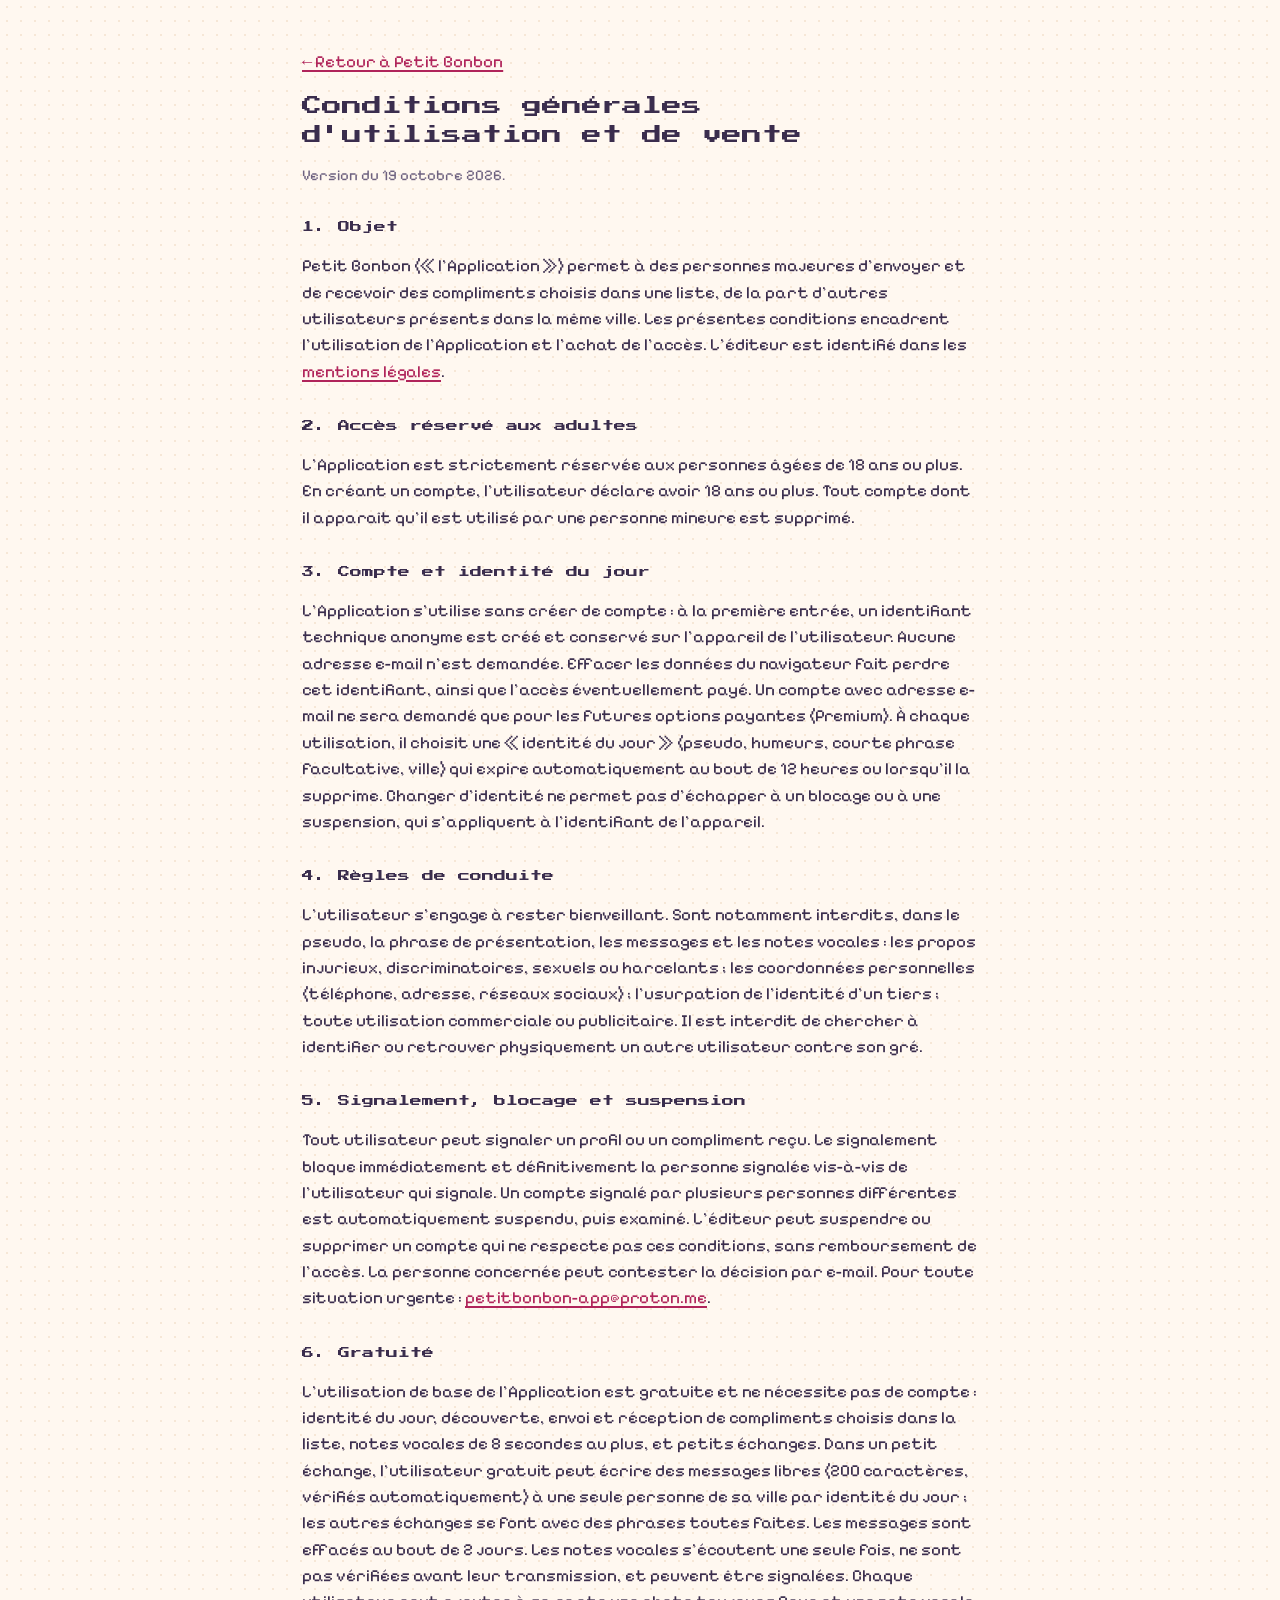
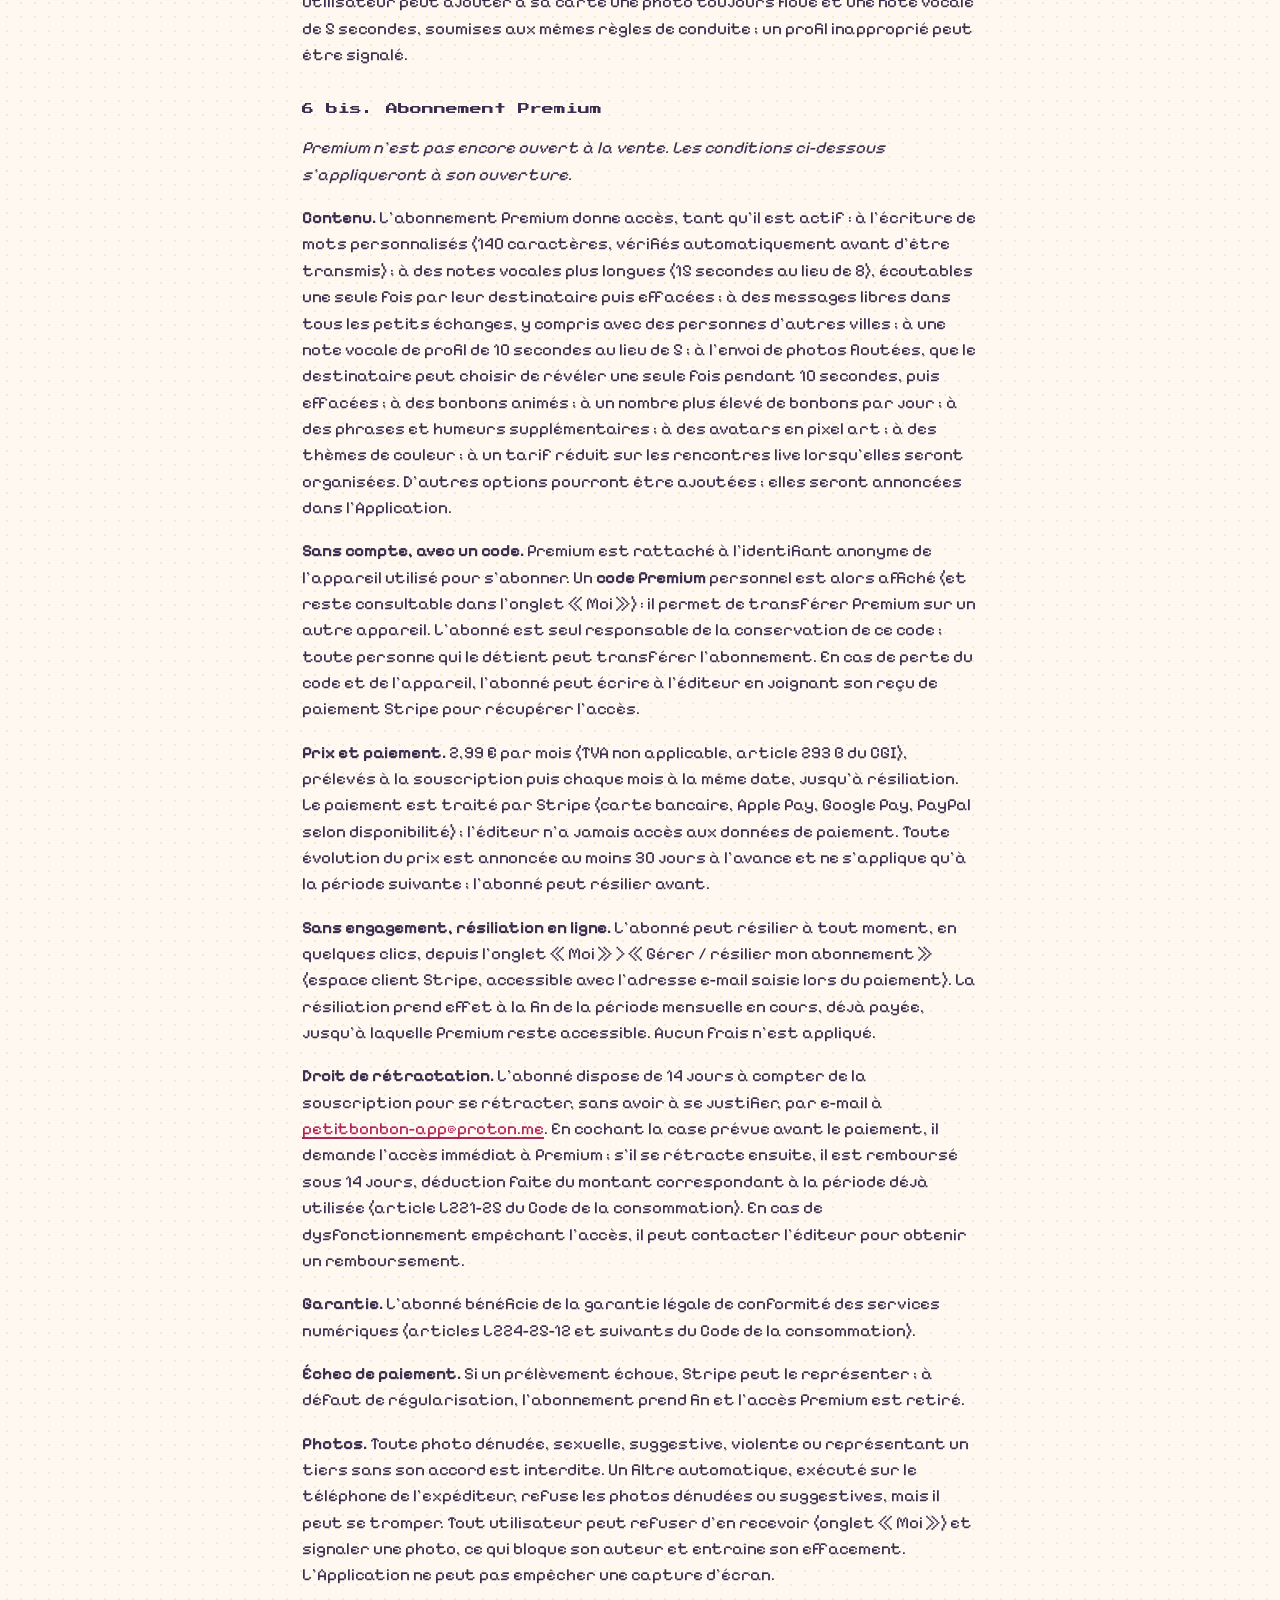
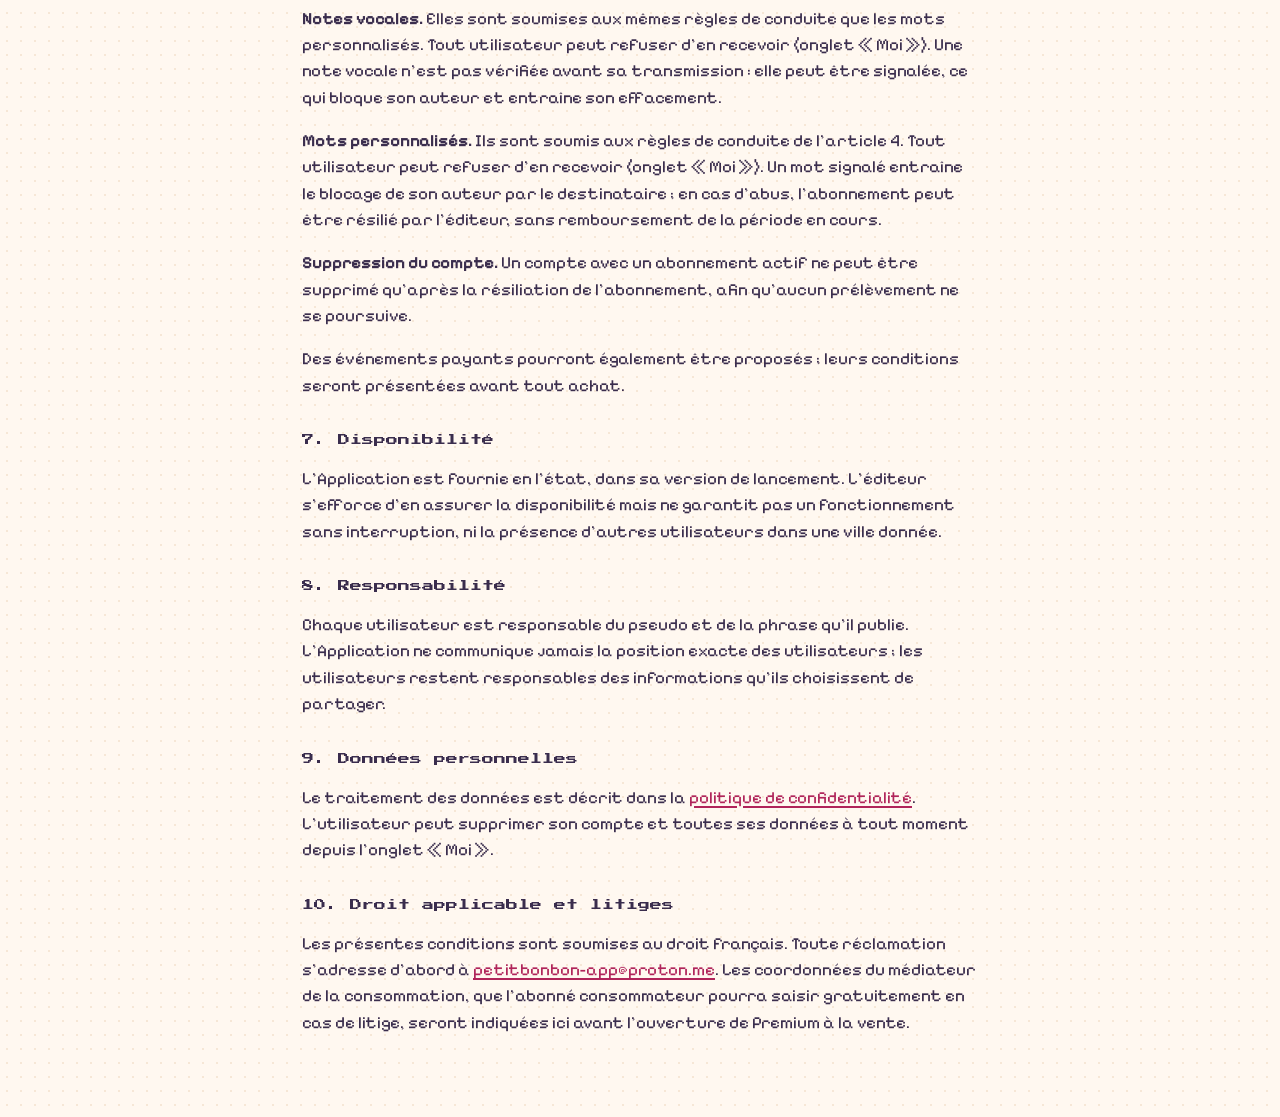
==== commit ad95c0d4: "Découvrir en cartes à faire glisser, photo floue et vocal de profil Co-Authored-By: Claude Opus 5.5 " ====
--- a/cgu.html
+++ b/cgu.html
@@ -31,11 +31,11 @@
 <p>Tout utilisateur peut signaler un profil ou un compliment reçu. Le signalement bloque immédiatement et définitivement la personne signalée vis-à-vis de l'utilisateur qui signale. Un compte signalé par plusieurs personnes différentes est automatiquement suspendu, puis examiné. L'éditeur peut suspendre ou supprimer un compte qui ne respecte pas ces conditions, sans remboursement de l'accès. La personne concernée peut contester la décision par e-mail. Pour toute situation urgente : <a class="pb-contact" href="#"></a>.</p>
 
 <h2>6. Gratuité</h2>
-<p>L'utilisation de base de l'Application est gratuite et ne nécessite pas de compte : identité du jour, découverte, envoi et réception de compliments choisis dans la liste, notes vocales de 8 secondes au plus, et petits échanges. Dans un petit échange, l'utilisateur gratuit peut écrire des messages libres (200 caractères, vérifiés automatiquement) à une seule personne de sa ville par identité du jour ; les autres échanges se font avec des phrases toutes faites. Les messages sont effacés au bout de 2 jours. Les notes vocales s'écoutent une seule fois, ne sont pas vérifiées avant leur transmission, et peuvent être signalées.</p>
+<p>L'utilisation de base de l'Application est gratuite et ne nécessite pas de compte : identité du jour, découverte, envoi et réception de compliments choisis dans la liste, notes vocales de 8 secondes au plus, et petits échanges. Dans un petit échange, l'utilisateur gratuit peut écrire des messages libres (200 caractères, vérifiés automatiquement) à une seule personne de sa ville par identité du jour ; les autres échanges se font avec des phrases toutes faites. Les messages sont effacés au bout de 2 jours. Les notes vocales s'écoutent une seule fois, ne sont pas vérifiées avant leur transmission, et peuvent être signalées. Chaque utilisateur peut ajouter à sa carte une photo toujours floue et une note vocale de 5 secondes, soumises aux mêmes règles de conduite ; un profil inapproprié peut être signalé.</p>
 
 <h2 id="premium">6 bis. Abonnement Premium</h2>
 <p><em>Premium n'est pas encore ouvert à la vente. Les conditions ci-dessous s'appliqueront à son ouverture.</em></p>
-<p><strong>Contenu.</strong> L'abonnement Premium donne accès, tant qu'il est actif : à l'écriture de mots personnalisés (140 caractères, vérifiés automatiquement avant d'être transmis) ; à des notes vocales plus longues (15 secondes au lieu de 8), écoutables une seule fois par leur destinataire puis effacées ; à des messages libres dans tous les petits échanges, y compris avec des personnes d'autres villes ; à l'envoi de photos floutées, que le destinataire peut choisir de révéler une seule fois pendant 10 secondes, puis effacées ; à des bonbons animés ; à un nombre plus élevé de bonbons par jour ; à des phrases et humeurs supplémentaires ; à des avatars en pixel art ; à des thèmes de couleur ; à un tarif réduit sur les rencontres live lorsqu'elles seront organisées. D'autres options pourront être ajoutées ; elles seront annoncées dans l'Application.</p>
+<p><strong>Contenu.</strong> L'abonnement Premium donne accès, tant qu'il est actif : à l'écriture de mots personnalisés (140 caractères, vérifiés automatiquement avant d'être transmis) ; à des notes vocales plus longues (15 secondes au lieu de 8), écoutables une seule fois par leur destinataire puis effacées ; à des messages libres dans tous les petits échanges, y compris avec des personnes d'autres villes ; à une note vocale de profil de 10 secondes au lieu de 5 ; à l'envoi de photos floutées, que le destinataire peut choisir de révéler une seule fois pendant 10 secondes, puis effacées ; à des bonbons animés ; à un nombre plus élevé de bonbons par jour ; à des phrases et humeurs supplémentaires ; à des avatars en pixel art ; à des thèmes de couleur ; à un tarif réduit sur les rencontres live lorsqu'elles seront organisées. D'autres options pourront être ajoutées ; elles seront annoncées dans l'Application.</p>
 <p><strong>Sans compte, avec un code.</strong> Premium est rattaché à l'identifiant anonyme de l'appareil utilisé pour s'abonner. Un <strong>code Premium</strong> personnel est alors affiché (et reste consultable dans l'onglet « Moi ») : il permet de transférer Premium sur un autre appareil. L'abonné est seul responsable de la conservation de ce code ; toute personne qui le détient peut transférer l'abonnement. En cas de perte du code et de l'appareil, l'abonné peut écrire à l'éditeur en joignant son reçu de paiement Stripe pour récupérer l'accès.</p>
 <p><strong>Prix et paiement.</strong> 2,99 € par mois (TVA non applicable, article 293 B du CGI), prélevés à la souscription puis chaque mois à la même date, jusqu'à résiliation. Le paiement est traité par Stripe (carte bancaire, Apple Pay, Google Pay, PayPal selon disponibilité) ; l'éditeur n'a jamais accès aux données de paiement. Toute évolution du prix est annoncée au moins 30 jours à l'avance et ne s'applique qu'à la période suivante ; l'abonné peut résilier avant.</p>
 <p><strong>Sans engagement, résiliation en ligne.</strong> L'abonné peut résilier à tout moment, en quelques clics, depuis l'onglet « Moi » › « Gérer / résilier mon abonnement » (espace client Stripe, accessible avec l'adresse e-mail saisie lors du paiement). La résiliation prend effet à la fin de la période mensuelle en cours, déjà payée, jusqu'à laquelle Premium reste accessible. Aucun frais n'est appliqué.</p>
--- a/style.css
+++ b/style.css
@@ -285,3 +285,13 @@
 .chat-input { display: flex; gap: 10px; width: 100%; align-items: center; }
 .chat-input input { flex: 1; min-width: 0; min-height: 44px; padding: 8px 12px; font: inherit; font-size: 16px; border: 0; background: #fff; color: var(--ink); box-shadow: 0 0 0 3px var(--lilac); }
 .chat-input input:focus { outline: none; box-shadow: 0 0 0 3px var(--pink); }
+
+/* Cartes à faire défiler dans « Découvrir » */
+.pcard { touch-action: pan-y; transition: transform .15s ease-out; overflow: hidden; }
+.pcard-photo { position: relative; overflow: hidden; background: var(--lilac); }
+.pcard-photo img { position: absolute; inset: -20%; width: 140%; height: 140%; object-fit: cover; filter: blur(18px) saturate(1.2); image-rendering: auto; pointer-events: none; }
+.pcard.with-photo .pcard-photo { margin: -16px -16px 0; height: 180px; }
+.pcard-photo.mini { width: 84px; height: 84px; flex-shrink: 0; display: flex; align-items: center; justify-content: center; text-align: center; }
+.pcard-photo.mini img { filter: blur(10px) saturate(1.2); }
+.deck-nav { display: flex; align-items: center; justify-content: space-between; gap: 10px; padding: 0 4px; }
+.deck-nav .btn { min-width: 48px; font-size: 22px; }
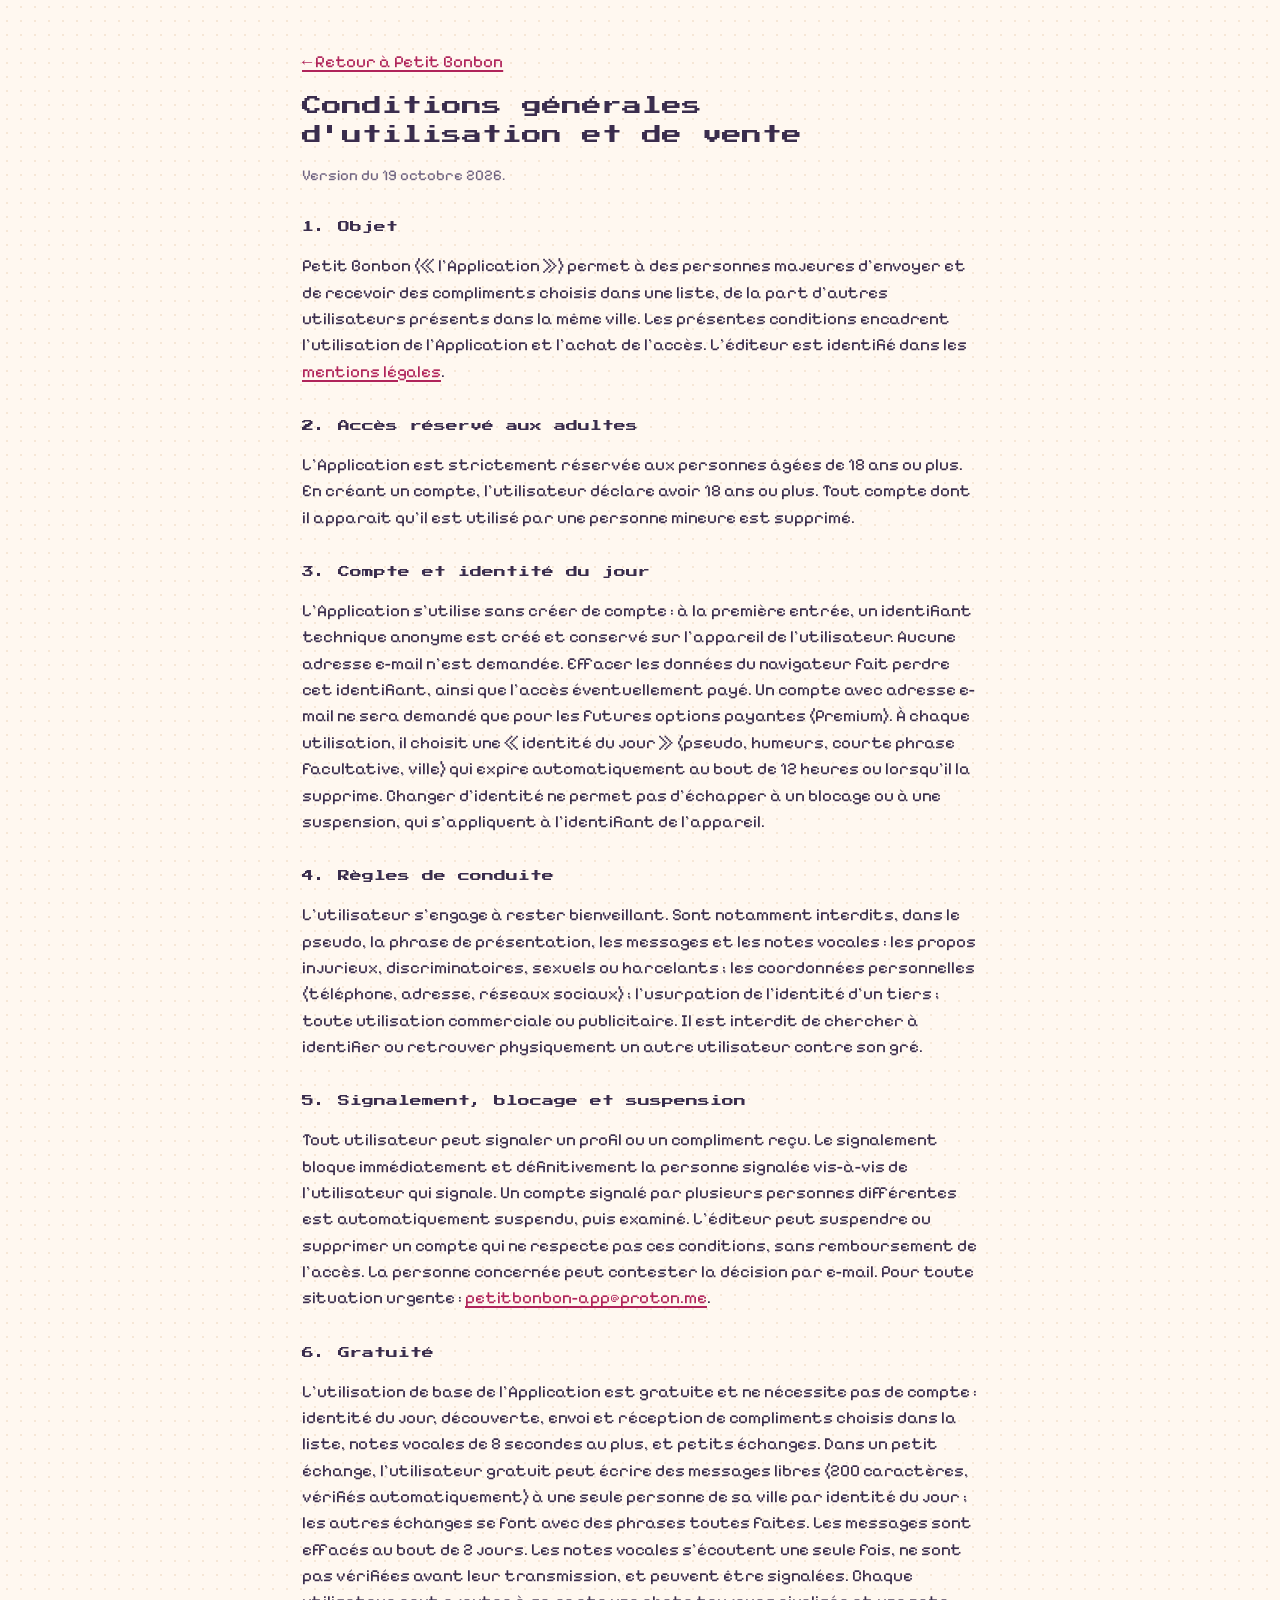
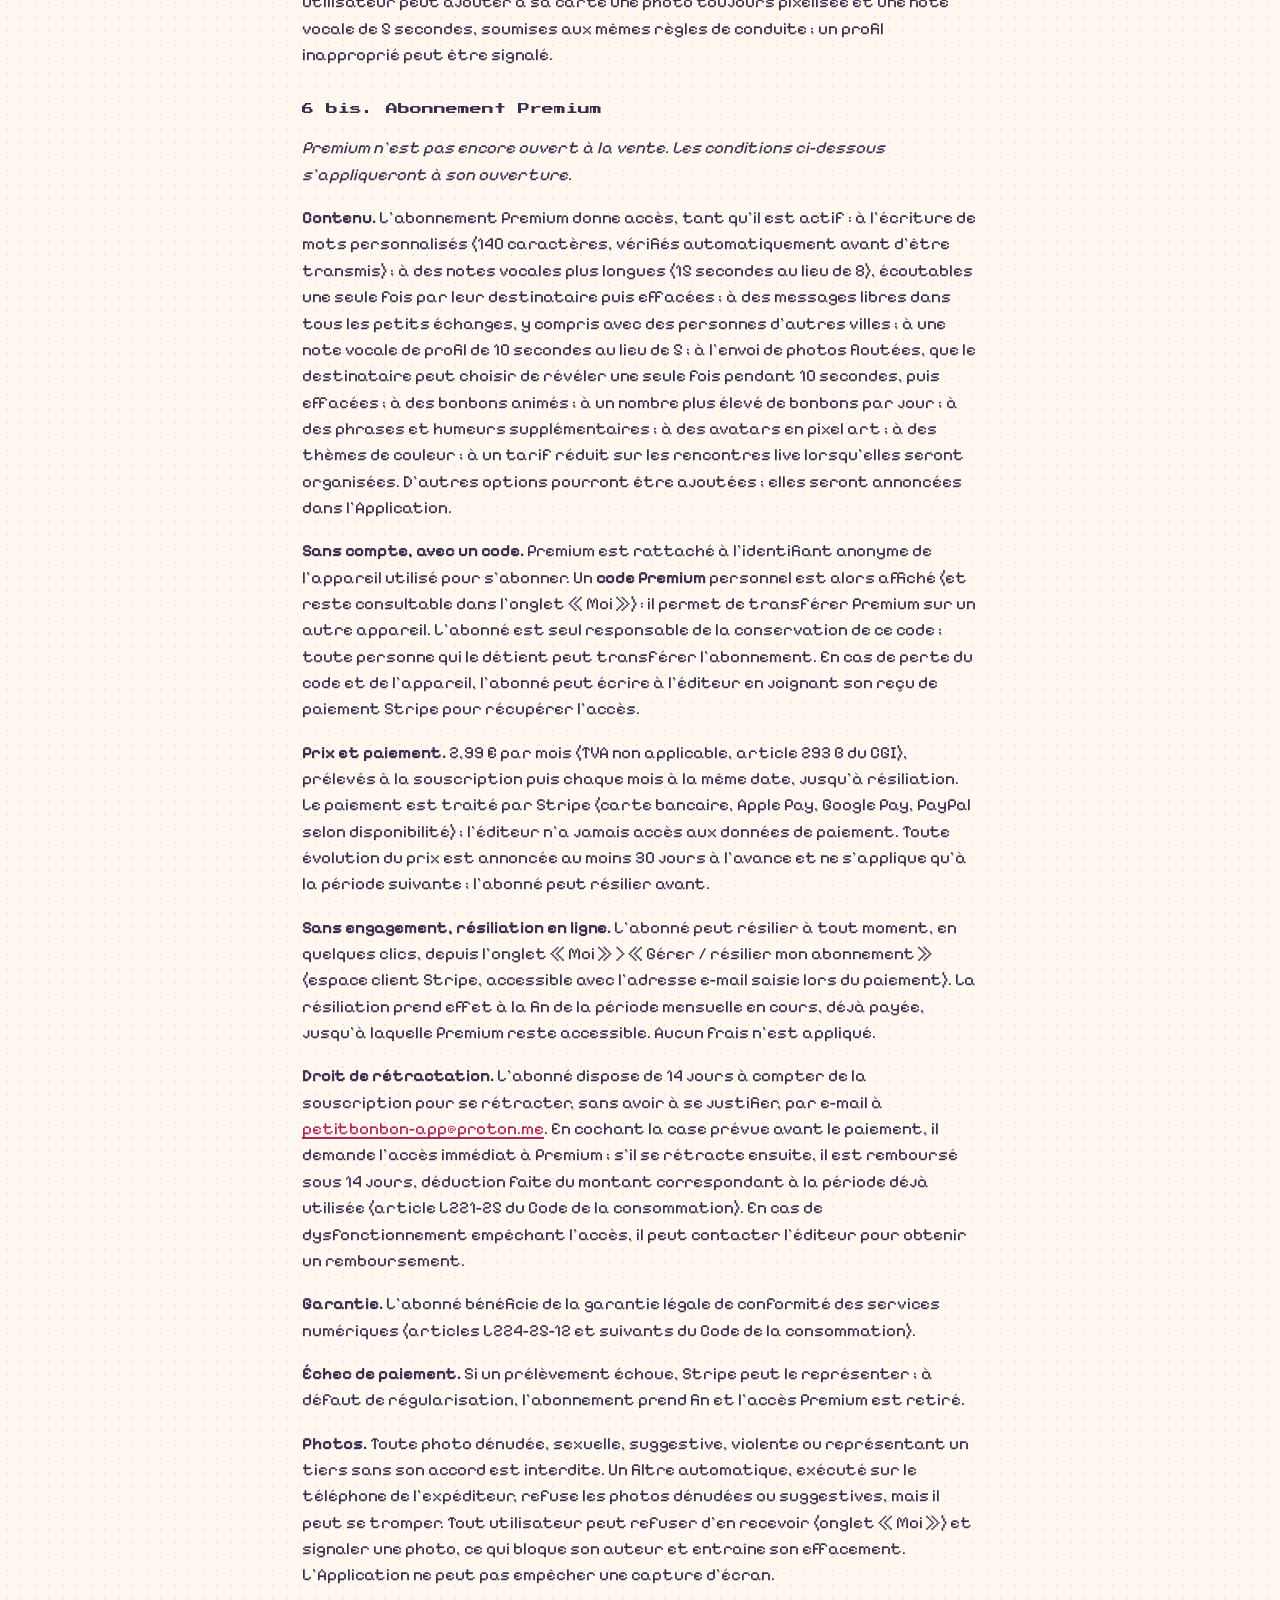
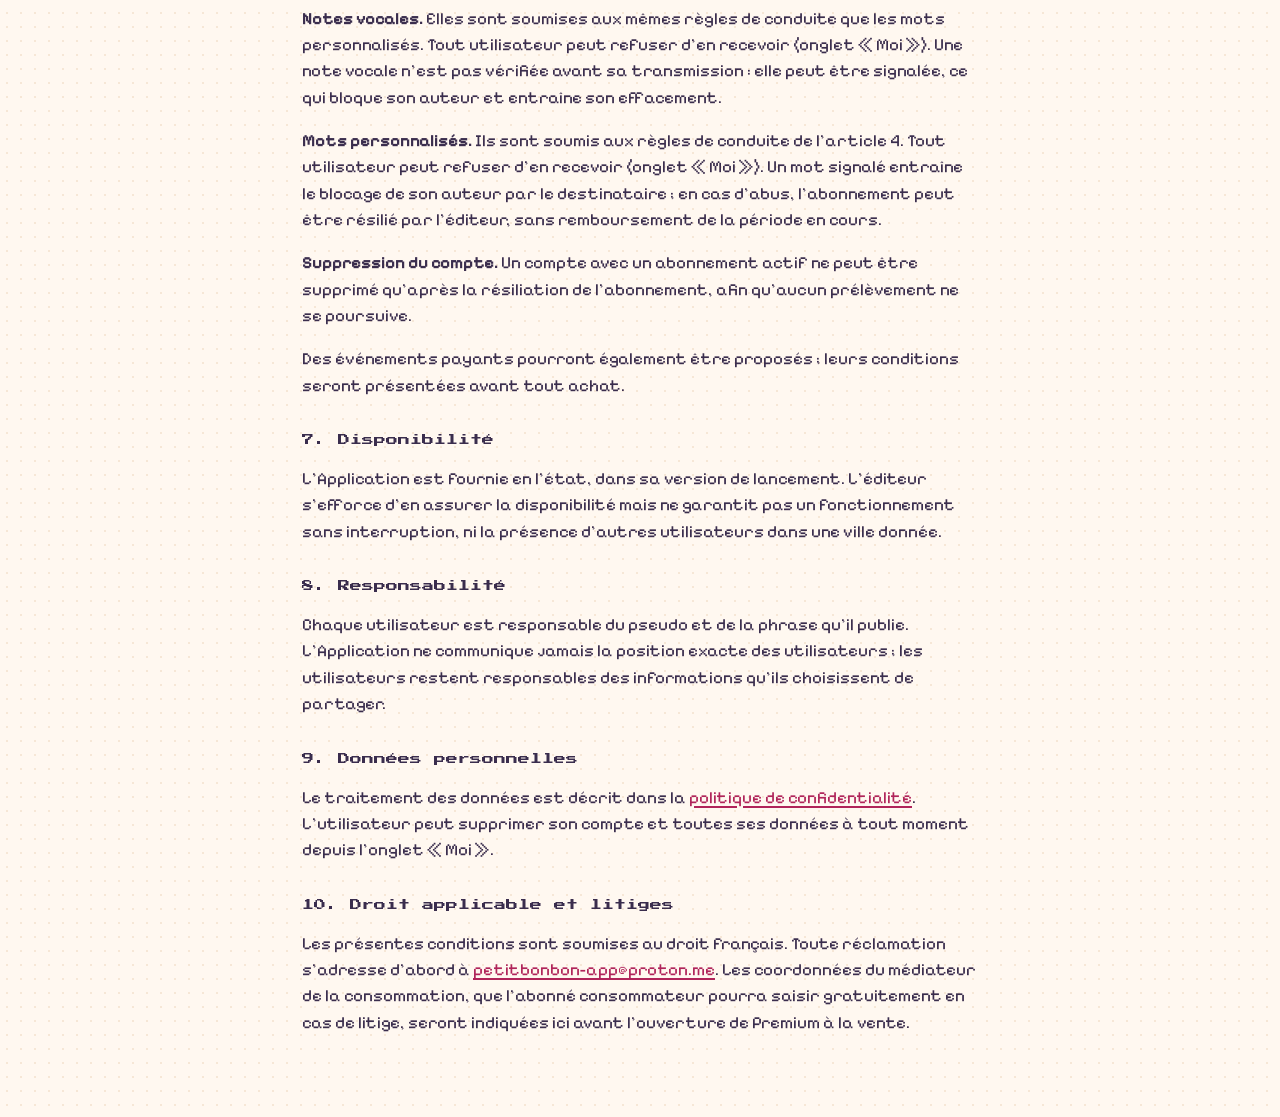
==== commit 9e96f18d: "Photo de profil en gros pixels au lieu du flou Co-Authored-By: Claude Opus 5.5 <noreply@anthropic.co" ====
--- a/cgu.html
+++ b/cgu.html
@@ -31,7 +31,7 @@
 <p>Tout utilisateur peut signaler un profil ou un compliment reçu. Le signalement bloque immédiatement et définitivement la personne signalée vis-à-vis de l'utilisateur qui signale. Un compte signalé par plusieurs personnes différentes est automatiquement suspendu, puis examiné. L'éditeur peut suspendre ou supprimer un compte qui ne respecte pas ces conditions, sans remboursement de l'accès. La personne concernée peut contester la décision par e-mail. Pour toute situation urgente : <a class="pb-contact" href="#"></a>.</p>
 
 <h2>6. Gratuité</h2>
-<p>L'utilisation de base de l'Application est gratuite et ne nécessite pas de compte : identité du jour, découverte, envoi et réception de compliments choisis dans la liste, notes vocales de 8 secondes au plus, et petits échanges. Dans un petit échange, l'utilisateur gratuit peut écrire des messages libres (200 caractères, vérifiés automatiquement) à une seule personne de sa ville par identité du jour ; les autres échanges se font avec des phrases toutes faites. Les messages sont effacés au bout de 2 jours. Les notes vocales s'écoutent une seule fois, ne sont pas vérifiées avant leur transmission, et peuvent être signalées. Chaque utilisateur peut ajouter à sa carte une photo toujours floue et une note vocale de 5 secondes, soumises aux mêmes règles de conduite ; un profil inapproprié peut être signalé.</p>
+<p>L'utilisation de base de l'Application est gratuite et ne nécessite pas de compte : identité du jour, découverte, envoi et réception de compliments choisis dans la liste, notes vocales de 8 secondes au plus, et petits échanges. Dans un petit échange, l'utilisateur gratuit peut écrire des messages libres (200 caractères, vérifiés automatiquement) à une seule personne de sa ville par identité du jour ; les autres échanges se font avec des phrases toutes faites. Les messages sont effacés au bout de 2 jours. Les notes vocales s'écoutent une seule fois, ne sont pas vérifiées avant leur transmission, et peuvent être signalées. Chaque utilisateur peut ajouter à sa carte une photo toujours pixelisée et une note vocale de 5 secondes, soumises aux mêmes règles de conduite ; un profil inapproprié peut être signalé.</p>
 
 <h2 id="premium">6 bis. Abonnement Premium</h2>
 <p><em>Premium n'est pas encore ouvert à la vente. Les conditions ci-dessous s'appliqueront à son ouverture.</em></p>
--- a/style.css
+++ b/style.css
@@ -289,9 +289,9 @@
 /* Cartes à faire défiler dans « Découvrir » */
 .pcard { touch-action: pan-y; transition: transform .15s ease-out; overflow: hidden; }
 .pcard-photo { position: relative; overflow: hidden; background: var(--lilac); }
-.pcard-photo img { position: absolute; inset: -20%; width: 140%; height: 140%; object-fit: cover; filter: blur(18px) saturate(1.2); image-rendering: auto; pointer-events: none; }
+.pcard-photo img { position: absolute; inset: 0; width: 100%; height: 100%; object-fit: cover; filter: saturate(1.1); image-rendering: pixelated; image-rendering: crisp-edges; image-rendering: pixelated; pointer-events: none; }
 .pcard.with-photo .pcard-photo { margin: -16px -16px 0; height: 180px; }
 .pcard-photo.mini { width: 84px; height: 84px; flex-shrink: 0; display: flex; align-items: center; justify-content: center; text-align: center; }
-.pcard-photo.mini img { filter: blur(10px) saturate(1.2); }
+.pcard-photo.mini img { filter: saturate(1.1); }
 .deck-nav { display: flex; align-items: center; justify-content: space-between; gap: 10px; padding: 0 4px; }
 .deck-nav .btn { min-width: 48px; font-size: 22px; }
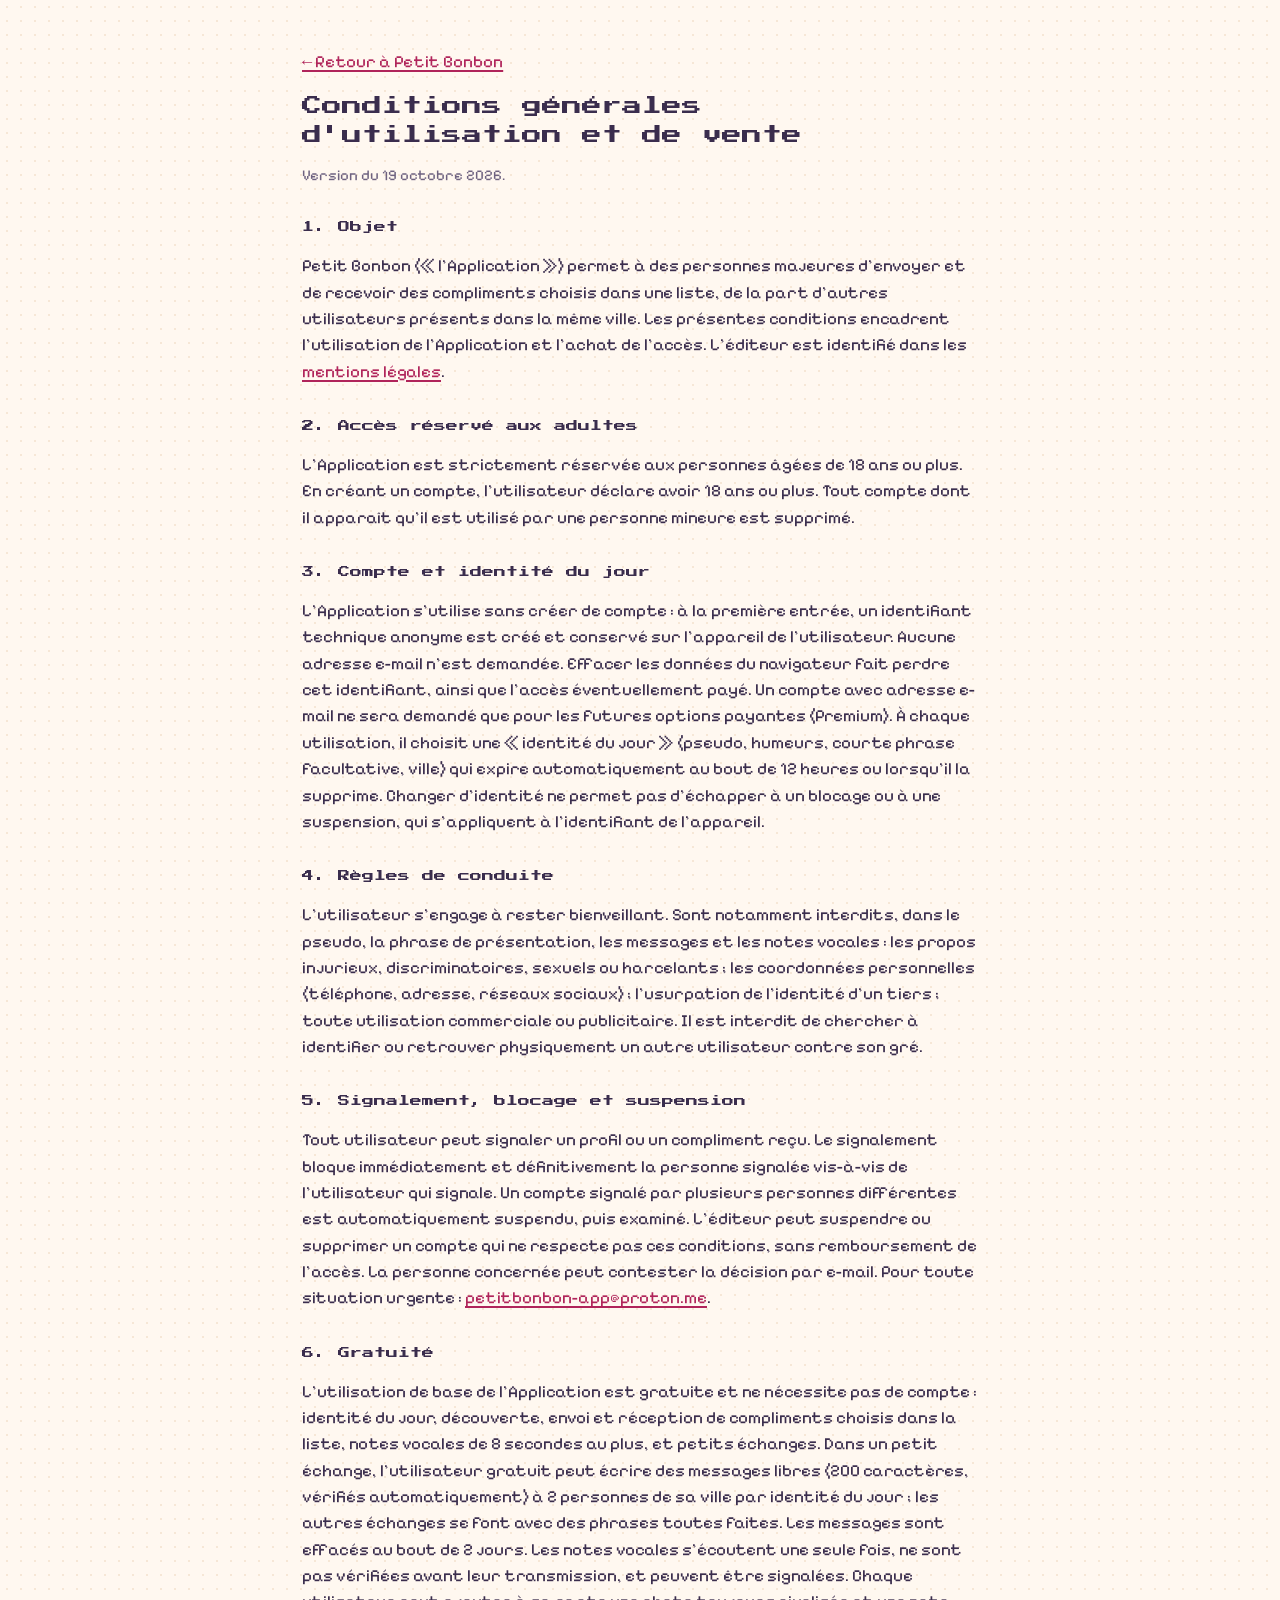
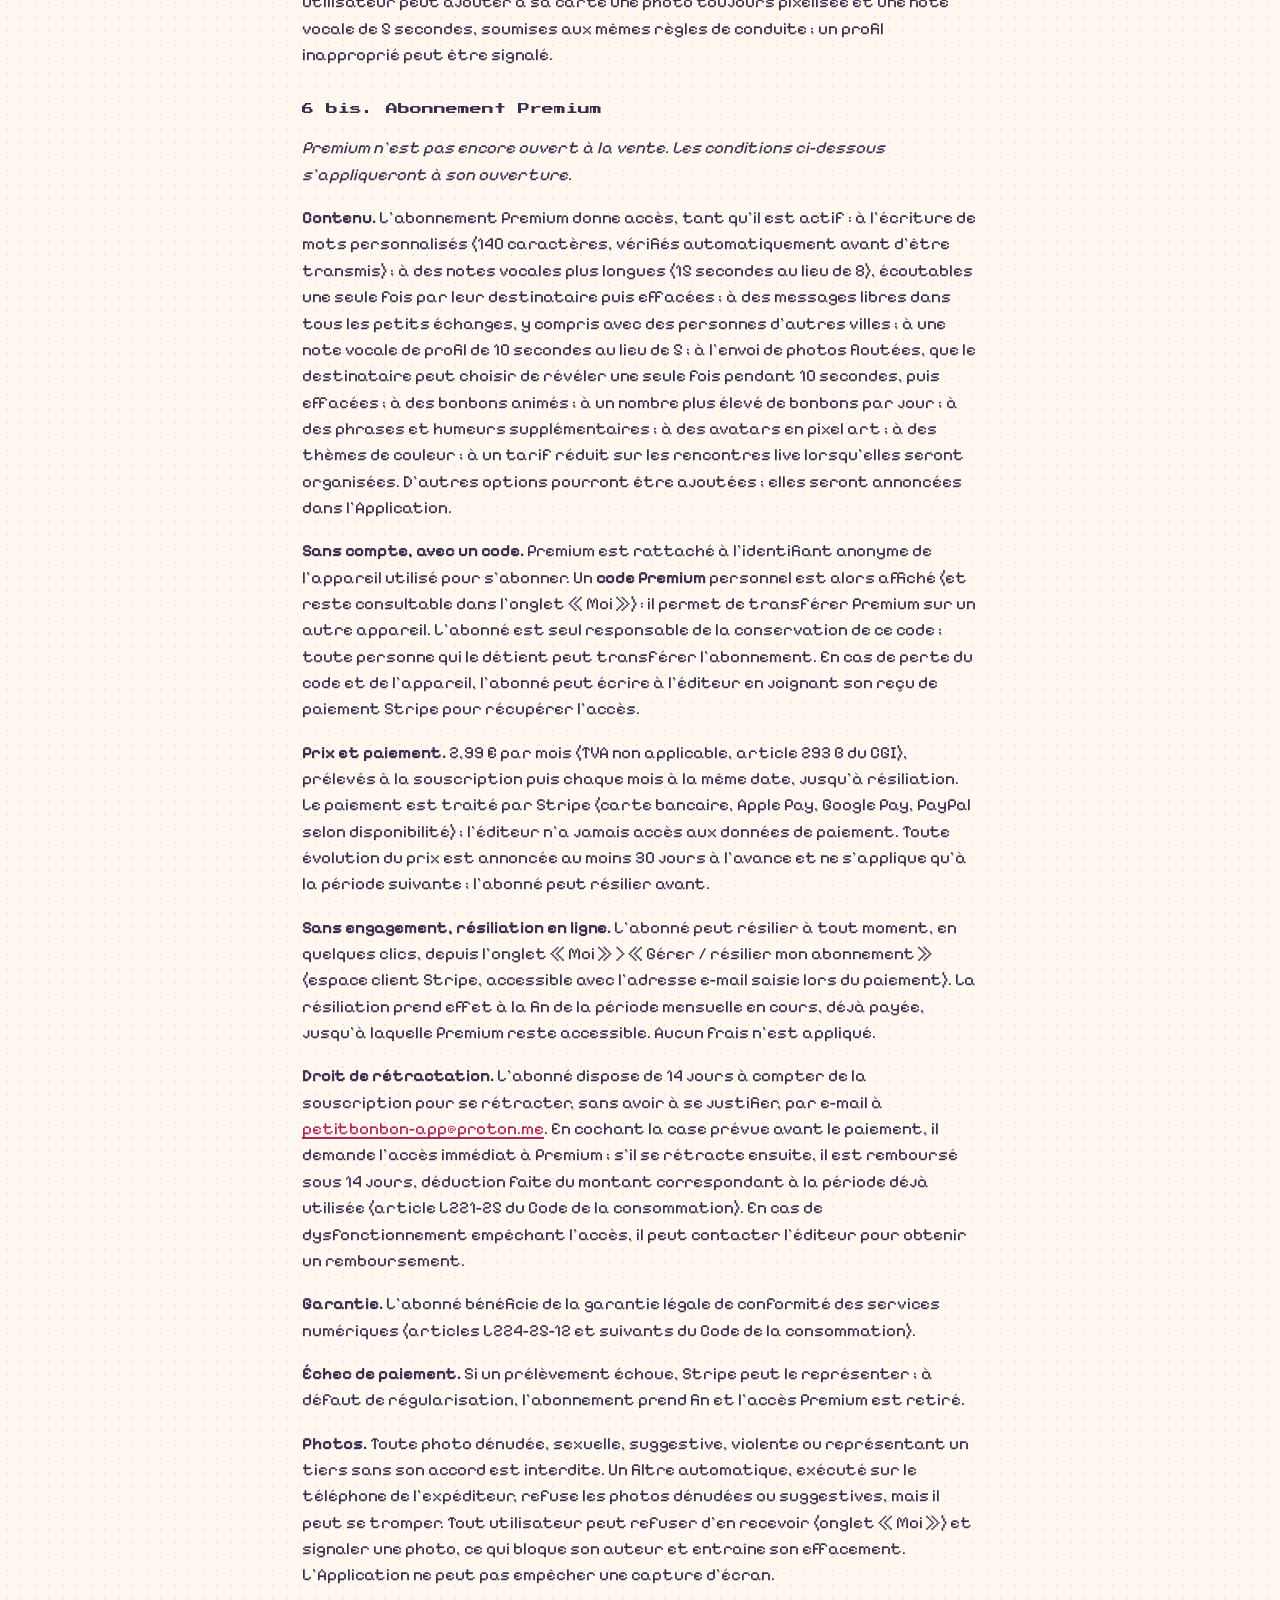
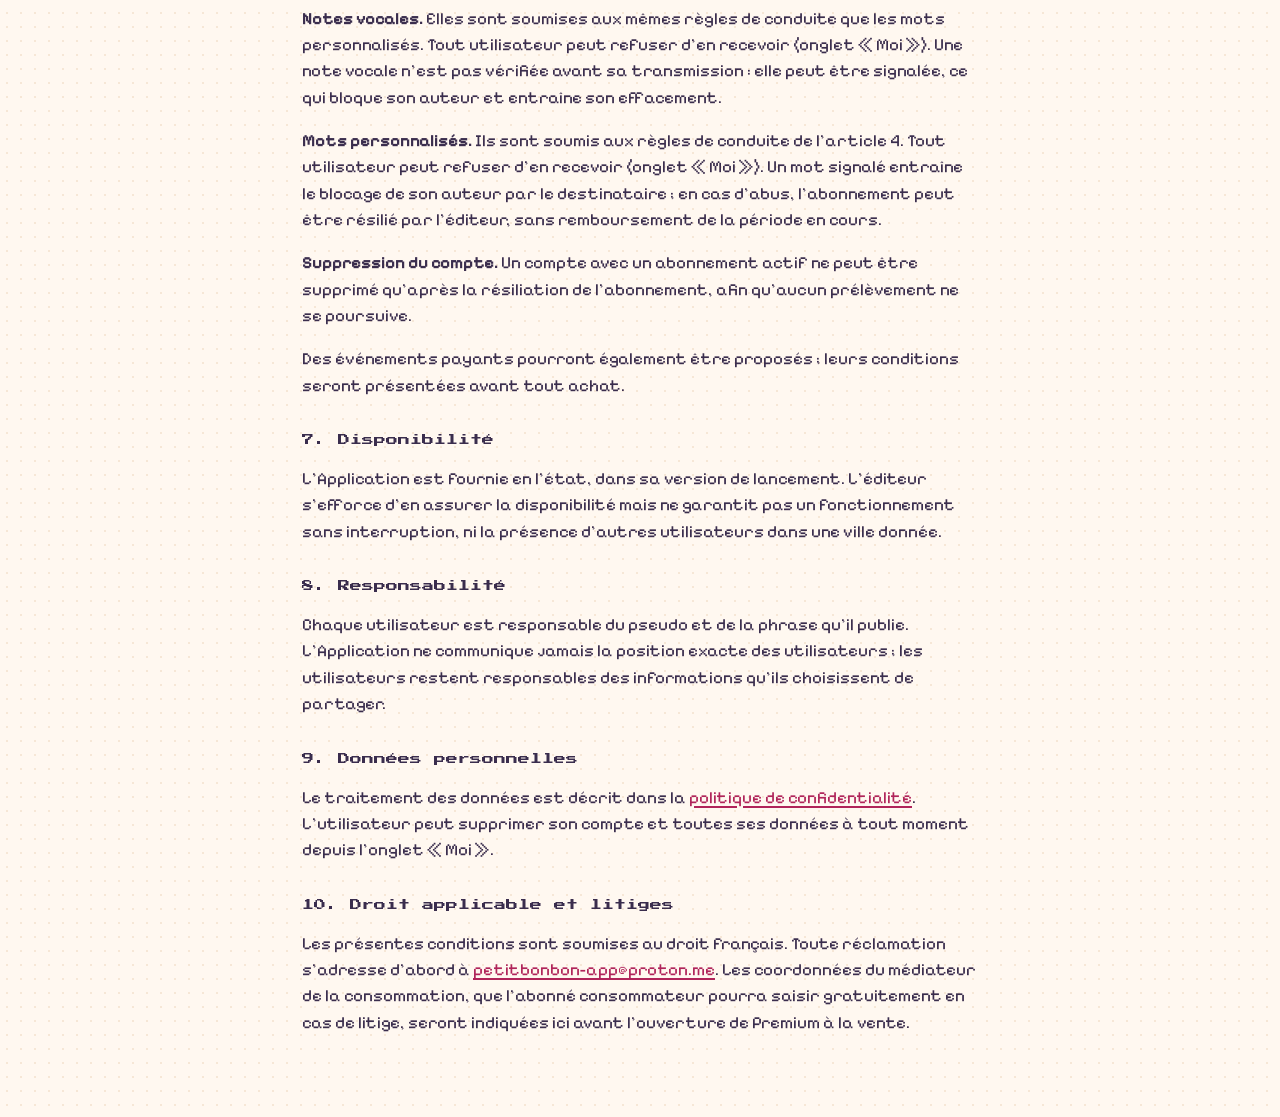
==== commit cbff9c23: "Gratuit : conversation libre avec 2 personnes ; photo pixel en 48 pixels Co-Authored-By: Claude Opus" ====
--- a/cgu.html
+++ b/cgu.html
@@ -31,7 +31,7 @@
 <p>Tout utilisateur peut signaler un profil ou un compliment reçu. Le signalement bloque immédiatement et définitivement la personne signalée vis-à-vis de l'utilisateur qui signale. Un compte signalé par plusieurs personnes différentes est automatiquement suspendu, puis examiné. L'éditeur peut suspendre ou supprimer un compte qui ne respecte pas ces conditions, sans remboursement de l'accès. La personne concernée peut contester la décision par e-mail. Pour toute situation urgente : <a class="pb-contact" href="#"></a>.</p>
 
 <h2>6. Gratuité</h2>
-<p>L'utilisation de base de l'Application est gratuite et ne nécessite pas de compte : identité du jour, découverte, envoi et réception de compliments choisis dans la liste, notes vocales de 8 secondes au plus, et petits échanges. Dans un petit échange, l'utilisateur gratuit peut écrire des messages libres (200 caractères, vérifiés automatiquement) à une seule personne de sa ville par identité du jour ; les autres échanges se font avec des phrases toutes faites. Les messages sont effacés au bout de 2 jours. Les notes vocales s'écoutent une seule fois, ne sont pas vérifiées avant leur transmission, et peuvent être signalées. Chaque utilisateur peut ajouter à sa carte une photo toujours pixelisée et une note vocale de 5 secondes, soumises aux mêmes règles de conduite ; un profil inapproprié peut être signalé.</p>
+<p>L'utilisation de base de l'Application est gratuite et ne nécessite pas de compte : identité du jour, découverte, envoi et réception de compliments choisis dans la liste, notes vocales de 8 secondes au plus, et petits échanges. Dans un petit échange, l'utilisateur gratuit peut écrire des messages libres (200 caractères, vérifiés automatiquement) à 2 personnes de sa ville par identité du jour ; les autres échanges se font avec des phrases toutes faites. Les messages sont effacés au bout de 2 jours. Les notes vocales s'écoutent une seule fois, ne sont pas vérifiées avant leur transmission, et peuvent être signalées. Chaque utilisateur peut ajouter à sa carte une photo toujours pixelisée et une note vocale de 5 secondes, soumises aux mêmes règles de conduite ; un profil inapproprié peut être signalé.</p>
 
 <h2 id="premium">6 bis. Abonnement Premium</h2>
 <p><em>Premium n'est pas encore ouvert à la vente. Les conditions ci-dessous s'appliqueront à son ouverture.</em></p>
--- a/style.css
+++ b/style.css
@@ -289,9 +289,13 @@
 /* Cartes à faire défiler dans « Découvrir » */
 .pcard { touch-action: pan-y; transition: transform .15s ease-out; overflow: hidden; }
 .pcard-photo { position: relative; overflow: hidden; background: var(--lilac); }
-.pcard-photo img { position: absolute; inset: 0; width: 100%; height: 100%; object-fit: cover; filter: saturate(1.1); image-rendering: pixelated; image-rendering: crisp-edges; image-rendering: pixelated; pointer-events: none; }
+.pcard-photo img { position: absolute; inset: 0; width: 100%; height: 100%; object-fit: cover; object-position: 50% 20%; filter: saturate(1.1); image-rendering: pixelated; image-rendering: crisp-edges; image-rendering: pixelated; pointer-events: none; }
 .pcard.with-photo .pcard-photo { margin: -16px -16px 0; height: 180px; }
 .pcard-photo.mini { width: 84px; height: 84px; flex-shrink: 0; display: flex; align-items: center; justify-content: center; text-align: center; }
 .pcard-photo.mini img { filter: saturate(1.1); }
 .deck-nav { display: flex; align-items: center; justify-content: space-between; gap: 10px; padding: 0 4px; }
 .deck-nav .btn { min-width: 48px; font-size: 22px; }
+.styles { display: grid; grid-template-columns: repeat(3, 1fr); gap: 10px; }
+.style-pick { display: flex; flex-direction: column; align-items: center; gap: 6px; padding: 6px; border: 0; background: var(--bg); font: inherit; font-size: 13px; color: var(--ink); cursor: pointer; box-shadow: 0 0 0 2px var(--lilac); }
+.style-pick img { width: 100%; aspect-ratio: 3 / 4; object-fit: cover; image-rendering: pixelated; }
+.style-pick[aria-pressed="true"] { box-shadow: 0 0 0 3px var(--pink-deep); font-weight: 700; }
